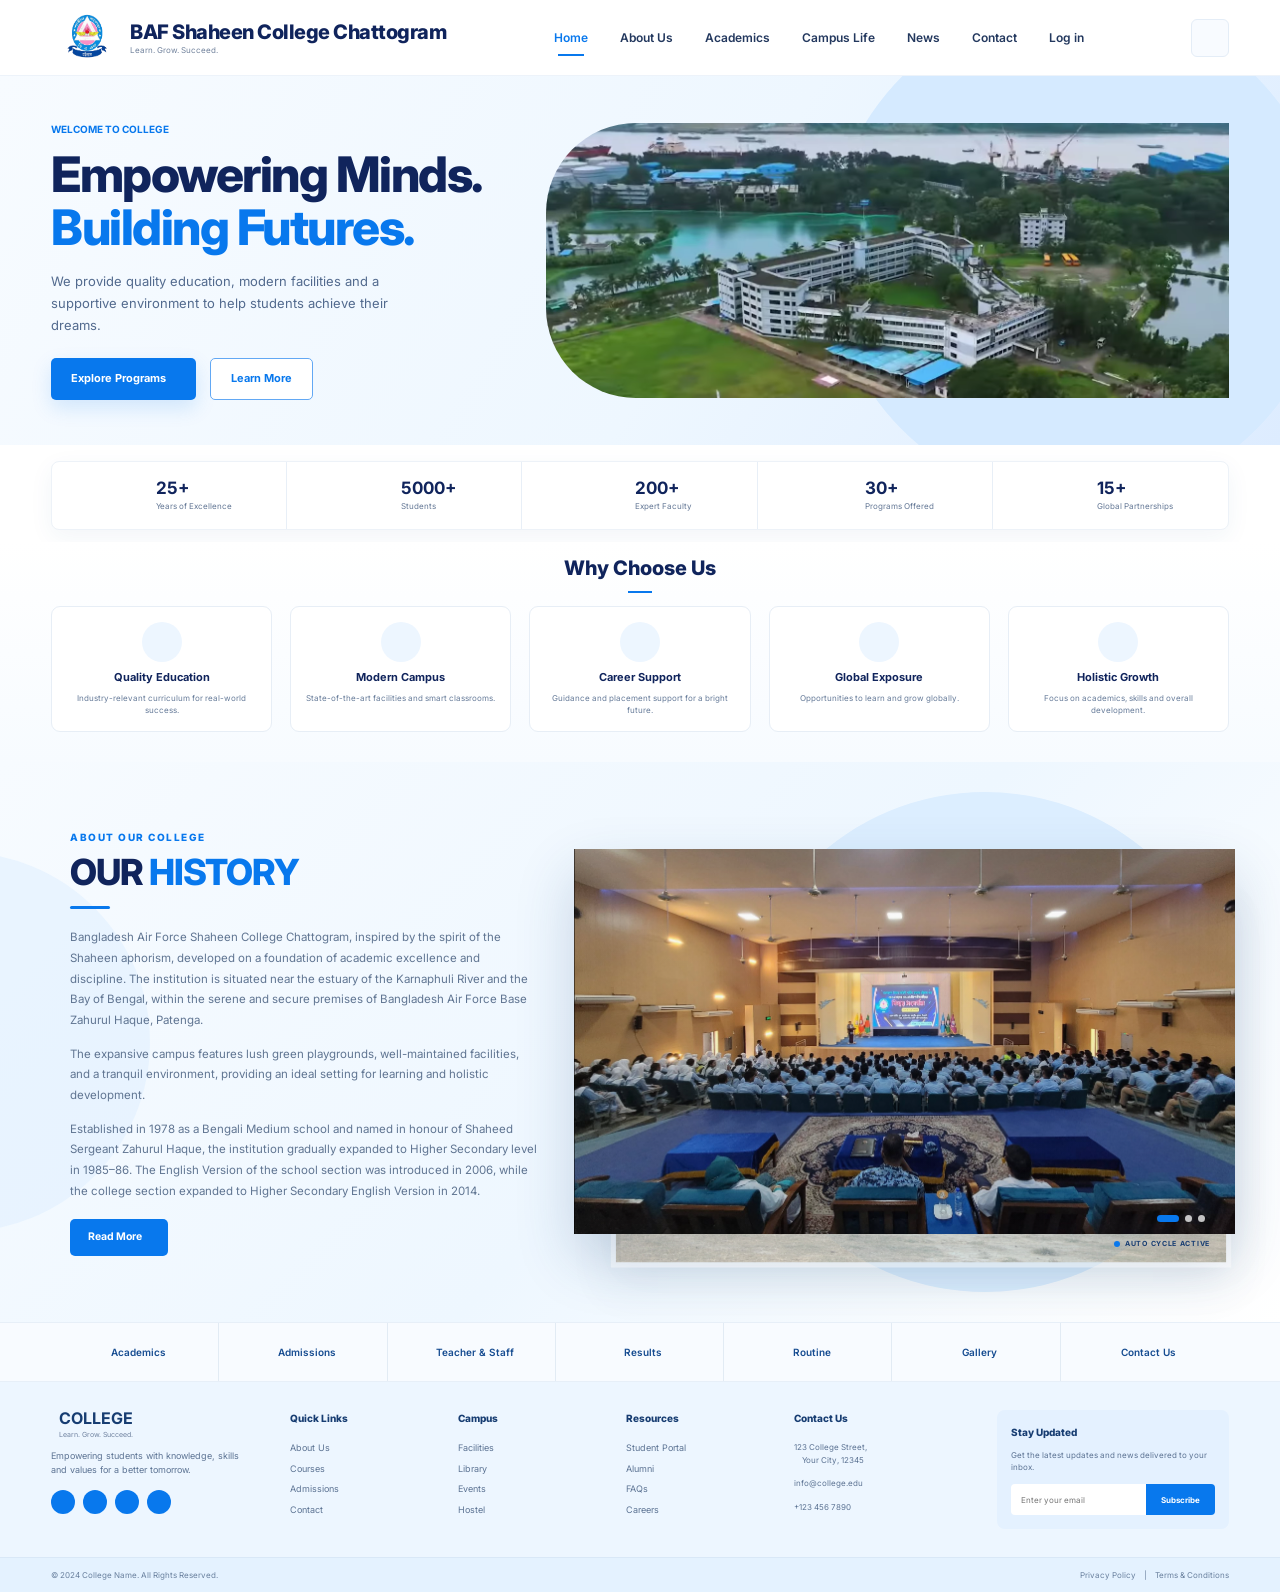
==== index.html @ 3fb08cb0 "Update index.html" ====
<!DOCTYPE html>
<html lang="en">
<head>
    <meta charset="UTF-8">
    <meta name="viewport" content="width=device-width, initial-scale=1.0">

    <title>bafsccollege</title>

    <!-- Google Font -->
    <link rel="preconnect" href="https://fonts.googleapis.com">
    <link rel="preconnect" href="https://fonts.gstatic.com" crossorigin>
    <link href="https://fonts.googleapis.com/css2?family=Inter:wght@400;500;600;700;800&display=swap" rel="stylesheet">

    <!-- Font Awesome -->
    <link rel="stylesheet"
          href="homee.css">

    <!-- Main CSS -->
    <link rel="stylesheet" href="homee.css">
</head>

<body>

<!-- ================= HEADER ================= -->

<header class="header">

    <div class="container navbar">

        <a href="#" class="logo">
            <div class="logo-icon">
                <!-- <i class="fa-solid fa-building-columns"></i> -->
                <img src="login\Screenshot_2026-08-14_194615-removebg-preview.png" alt="#">
            </div>

            <div class="logo-text">
                <strong>BAF Shaheen College Chattogram</strong>
                <span>Learn. Grow. Succeed.</span>
            </div>
        </a>

        <nav class="nav-menu">
            <a href="#" class="active">Home</a>
            <a href="#">About Us</a>
            <a href="#">Academics</a>
            <a href="#">Campus Life</a>
            <a href="#">News</a>
            <a href="#">Contact</a>
            <a href="login/logn.html" class="login-link">Log in</a>
        </nav>

        <div class="nav-actions">
            <!-- <a href="#" class="apply-btn">Apply Now</a> -->

            <button class="search-btn">
                <i class="fa-solid fa-magnifying-glass"></i>
            </button>
        </div>

        <button class="mobile-menu">
            <i class="fa-solid fa-bars"></i>
        </button>

    </div>

</header>


<!-- ================= HERO ================= -->

<section class="hero">

    <div class="container hero-content">

        <div class="hero-text">

            <span class="small-title">
                WELCOME TO COLLEGE
            </span>

            <h1>
                Empowering Minds.
                <br>
                <span>Building Futures.</span>
            </h1>

            <p>
                We provide quality education, modern facilities
                and a supportive environment to help students
                achieve their dreams.
            </p>

            <div class="hero-buttons">
                <a href="#" class="primary-btn">
                    Explore Programs
                    <i class="fa-solid fa-arrow-right"></i>
                </a>

                <a href="#" class="secondary-btn">
                    Learn More
                </a>
            </div>

        </div>


        <div class="hero-image">

            <div class="clg"></div>

            <img src="clg.png"
                 alt="College Campus">

        </div>

    </div>

</section>


<!-- ================= STATISTICS ================= -->

<section class="stats-section">

    <div class="container stats">

        <div class="stat-item">

            <div class="stat-icon">
                <i class="fa-solid fa-graduation-cap"></i>
            </div>

            <div>
                <strong>25+</strong>
                <span>Years of Excellence</span>
            </div>

        </div>


        <div class="stat-item">

            <div class="stat-icon">
                <i class="fa-solid fa-users"></i>
            </div>

            <div>
                <strong>5000+</strong>
                <span>Students</span>
            </div>

        </div>


        <div class="stat-item">

            <div class="stat-icon">
                <i class="fa-solid fa-book-open"></i>
            </div>

            <div>
                <strong>200+</strong>
                <span>Expert Faculty</span>
            </div>

        </div>


        <div class="stat-item">

            <div class="stat-icon">
                <i class="fa-solid fa-building-columns"></i>
            </div>

            <div>
                <strong>30+</strong>
                <span>Programs Offered</span>
            </div>

        </div>


        <div class="stat-item">

            <div class="stat-icon">
                <i class="fa-solid fa-globe"></i>
            </div>

            <div>
                <strong>15+</strong>
                <span>Global Partnerships</span>
            </div>

        </div>

    </div>

</section>


<!-- ================= WHY CHOOSE US ================= -->

<section class="features-section">

    <div class="container">

        <div class="section-heading">

            <h2>Why Choose Us</h2>

            <div class="heading-line"></div>

        </div>


        <div class="features-grid">

            <div class="feature-card">

                <div class="feature-icon">
                    <i class="fa-solid fa-graduation-cap"></i>
                </div>

                <h3>Quality Education</h3>

                <p>
                    Industry-relevant curriculum
                    for real-world success.
                </p>

            </div>


            <div class="feature-card">

                <div class="feature-icon">
                    <i class="fa-solid fa-building-columns"></i>
                </div>

                <h3>Modern Campus</h3>

                <p>
                    State-of-the-art facilities
                    and smart classrooms.
                </p>

            </div>


            <div class="feature-card">

                <div class="feature-icon">
                    <i class="fa-solid fa-users"></i>
                </div>

                <h3>Career Support</h3>

                <p>
                    Guidance and placement
                    support for a bright future.
                </p>

            </div>


            <div class="feature-card">

                <div class="feature-icon">
                    <i class="fa-solid fa-globe"></i>
                </div>

                <h3>Global Exposure</h3>

                <p>
                    Opportunities to learn
                    and grow globally.
                </p>

            </div>


            <div class="feature-card">

                <div class="feature-icon">
                    <i class="fa-regular fa-heart"></i>
                </div>

                <h3>Holistic Growth</h3>

                <p>
                    Focus on academics, skills
                    and overall development.
                </p>

            </div>

        </div>

    </div>

</section>


<!-- our history -->

<!-- ================= HISTORY SECTION ================= -->

<section class="history-section">

    <div class="container history-wrapper">

        <!-- LEFT : HISTORY TEXT -->
        <div class="history-content">

            <span class="history-subtitle">
                ABOUT OUR COLLEGE
            </span>

            <h2>
                OUR <span>HISTORY</span>
            </h2>

            <div class="history-line"></div>

            <p>
                Bangladesh Air Force Shaheen College Chattogram, inspired by
                the spirit of the Shaheen aphorism, developed on a foundation
                of academic excellence and discipline. The institution is
                situated near the estuary of the Karnaphuli River and the
                Bay of Bengal, within the serene and secure premises of
                Bangladesh Air Force Base Zahurul Haque, Patenga.
            </p>

            <p>
                The expansive campus features lush green playgrounds,
                well-maintained facilities, and a tranquil environment,
                providing an ideal setting for learning and holistic
                development.
            </p>

            <p>
                Established in 1978 as a Bengali Medium school and named in
                honour of Shaheed Sergeant Zahurul Haque, the institution
                gradually expanded to Higher Secondary level in 1985–86.
                The English Version of the school section was introduced in
                2006, while the college section expanded to Higher Secondary
                English Version in 2014.
            </p>

            <a href="#" class="history-btn">
                Read More
                <i class="fa-solid fa-arrow-right"></i>
            </a>

        </div>


        <!-- RIGHT : IMAGE SLIDER -->
        <div class="history-visual">

            <div class="history-image-bg"></div>

            <!-- Back image -->
            <div class="history-card history-card-back">
                <img src="anim 3.ng" alt="College History">
            </div>

            <!-- Middle image -->
            <div class="history-card history-card-middle">
                <img src="anim 2.png" alt="College Campus">
            </div>

            <!-- Main image -->
            <div class="history-main-image">
                <img
                    id="historySliderImage"
                    src="anim 1.png"
                    alt="Bangladesh Air Force Shaheen College Chattogram"
                >

                <div class="image-overlay"></div>
            </div>

            <!-- Slider dots -->
            <div class="history-dots">

                <button class="history-dot active"
                        data-image="anim 1.png">
                </button>

                <button class="history-dot"
                        data-image="anim 2.png">
                </button>

                <button class="history-dot"
                        data-image="anim 3.png">
                </button>

            </div>

            <!-- Auto cycle -->
            <div class="auto-cycle">
                <span class="pulse-dot"></span>
                AUTO CYCLE ACTIVE
            </div>

        </div>

    </div>

</section>

<script class="history">

const historyImages = [
    "anim 1.png",
    "anim 2.png",
    "anim 3.png"
];

const historyImage =
    document.getElementById("historySliderImage");

const historyDots =
    document.querySelectorAll(".history-dot");

let currentHistoryImage = 0;


/* Change image */

function changeHistoryImage(index) {

    historyImage.classList.add("changing");

    setTimeout(() => {

        historyImage.src =
            historyImages[index];

        historyImage.classList.remove("changing");

    }, 450);


    historyDots.forEach(dot => {
        dot.classList.remove("active");
    });

    historyDots[index].classList.add("active");

    currentHistoryImage = index;
}


/* Auto change every 4 seconds */

setInterval(() => {

    currentHistoryImage++;

    if (currentHistoryImage >= historyImages.length) {
        currentHistoryImage = 0;
    }

    changeHistoryImage(currentHistoryImage);

}, 4000);


/* Manual dots */

historyDots.forEach((dot, index) => {

    dot.addEventListener("click", () => {

        changeHistoryImage(index);

    });

});

</script>



<!-- ================= QUICK LINKS ================= -->

<section class="quick-section">

    <div class="container quick-links">

        <a href="#" class="quick-item">
            <i class="fa-solid fa-graduation-cap"></i>
            <span>Academics</span>
        </a>

        <a href="#" class="quick-item">
            <i class="fa-solid fa-file-lines"></i>
            <span>Admissions</span>
        </a>

        <a href="#" class="quick-item">
            <i class="fa-solid fa-users"></i>
            <span>Teacher & Staff</span>
        </a>

        <a href="#" class="quick-item">
            <i class="fa-solid fa-chart-column"></i>
            <span>Results</span>
        </a>

        <a href="#" class="quick-item">
            <i class="fa-regular fa-calendar"></i>
            <span>Routine</span>
        </a>

        <a href="#" class="quick-item">
            <i class="fa-regular fa-image"></i>
            <span>Gallery</span>
        </a>

        <a href="#" class="quick-item">
            <i class="fa-solid fa-phone"></i>
            <span>Contact Us</span>
        </a>

    </div>

</section>


<!-- ================= FOOTER ================= -->

<footer class="footer">

    <div class="container footer-grid">


        <!-- College Info -->

        <div class="footer-brand">

            <div class="footer-logo">

                <i class="fa-solid fa-building-columns"></i>

                <div>
                    <strong>COLLEGE</strong>
                    <span>Learn. Grow. Succeed.</span>
                </div>

            </div>

            <p>
                Empowering students with knowledge,
                skills and values for a better tomorrow.
            </p>

            <div class="social-icons">

                <a href="#">
                    <i class="fa-brands fa-facebook-f"></i>
                </a>

                <a href="#">
                    <i class="fa-brands fa-twitter"></i>
                </a>

                <a href="#">
                    <i class="fa-brands fa-linkedin-in"></i>
                </a>

                <a href="#">
                    <i class="fa-brands fa-youtube"></i>
                </a>

            </div>

        </div>


        <!-- Quick Links -->

        <div class="footer-column">

            <h4>Quick Links</h4>

            <a href="#">About Us</a>
            <a href="#">Courses</a>
            <a href="#">Admissions</a>
            <a href="#">Contact</a>

        </div>


        <!-- Campus -->

        <div class="footer-column">

            <h4>Campus</h4>

            <a href="#">Facilities</a>
            <a href="#">Library</a>
            <a href="#">Events</a>
            <a href="#">Hostel</a>

        </div>


        <!-- Resources -->

        <div class="footer-column">

            <h4>Resources</h4>

            <a href="#">Student Portal</a>
            <a href="#">Alumni</a>
            <a href="#">FAQs</a>
            <a href="#">Careers</a>

        </div>


        <!-- Contact -->

        <div class="footer-column contact-column">

            <h4>Contact Us</h4>

            <p>
                <i class="fa-solid fa-location-dot"></i>
                123 College Street,
                <br>
                &nbsp;&nbsp;&nbsp;&nbsp;Your City, 12345
            </p>

            <p>
                <i class="fa-solid fa-envelope"></i>
                info@college.edu
            </p>

            <p>
                <i class="fa-solid fa-phone"></i>
                +123 456 7890
            </p>

        </div>


        <!-- Newsletter -->

        <div class="newsletter">

            <h4>Stay Updated</h4>

            <p>
                Get the latest updates and news
                delivered to your inbox.
            </p>

            <form>

                <input
                    type="email"
                    placeholder="Enter your email">

                <button type="submit">
                    Subscribe
                </button>

            </form>

        </div>

    </div>


    <!-- Copyright -->

    <div class="copyright">

        <div class="container copyright-inner">

            <span>
                © 2024 College Name. All Rights Reserved.
            </span>

            <div>
                <a href="#">Privacy Policy</a>
                <span>|</span>
                <a href="#">Terms & Conditions</a>
            </div>

        </div>

    </div>

</footer>


<script>
    const mobileMenu = document.querySelector(".mobile-menu");
    const navMenu = document.querySelector(".nav-menu");

    mobileMenu.addEventListener("click", () => {
        navMenu.classList.toggle("show");
    });
</script>



</body>
</html>
---- homee.css ----
/* ==================================================
   GLOBAL
================================================== */

* {
    margin: 0;
    padding: 0;
    box-sizing: border-box;
}

:root {
    --primary: #0878ed;
    --primary-dark: #075ec0;
    --dark: #10245c;
    --text: #4d6385;
    --light-blue: #eef7ff;
    --very-light: #f7fbff;
    --border: #e4edf7;
    --white: #ffffff;
}

html {
    scroll-behavior: smooth;
}

body {
    font-family: "Inter", sans-serif;
    color: var(--dark);
    background: #ffffff;
    line-height: 1.6;
}

a {
    text-decoration: none;
    color: inherit;
}

img {
    width: 100%;
    display: block;
}

button,
input {
    font-family: inherit;
}

.container {
    width: min(1180px, 92%);
    margin: auto;
}


/* ==================================================
   HEADER
================================================== */

.header {
    height: 76px;
    background: #ffffff;
    border-bottom: 1px solid #edf3fa;
    position: relative;
    z-index: 100;
}

.navbar {
    height: 100%;
    display: flex;
    align-items: center;
    justify-content: space-between;
    gap: 35px;
}


/* Logo */

.logo {
    display: flex;
    align-items: center;
    gap: 9px;
    min-width: 190px;
}

.logo-icon img {
    color: var(--primary);
    
    height: 70px;
    width: 70px;

}

.logo-text {
    display: flex;
    flex-direction: column;
    line-height: 1.1;
}

.logo-text strong {
    font-size: 20px;
    font-weight: 800;
    letter-spacing: -0.5px;
}

.logo-text span {
    color: #71829c;
    font-size: 8px;
    margin-top: 3px;
}


/* Navigation */

.nav-menu {
    display: flex;
    align-items: center;
    gap: 32px;
}

.nav-menu a {
    font-size: 12px;
    font-weight: 600;
    color: #23385e;
    padding: 28px 0;
    position: relative;
    white-space: nowrap;
}

.nav-menu a:hover,
.nav-menu a.active {
    color: var(--primary);
}

.nav-menu a.active::after {
    content: "";
    width: 26px;
    height: 2px;
    background: var(--primary);
    position: absolute;
    bottom: 19px;
    left: 50%;
    transform: translateX(-50%);
}


/* Header buttons */

.nav-actions {
    display: flex;
    align-items: center;
    gap: 12px;
}

.apply-btn {
    background: var(--primary);
    color: white;
    padding: 11px 22px;
    border-radius: 6px;
    font-size: 12px;
    font-weight: 700;
    transition: 0.25s;
}

.apply-btn:hover {
    background: var(--primary-dark);
    transform: translateY(-1px);
}

.search-btn {
    width: 38px;
    height: 38px;
    border: 1px solid #e4edf7;
    background: #f8fbff;
    color: #264d84;
    border-radius: 6px;
    cursor: pointer;
}

.mobile-menu {
    display: none;
    border: none;
    background: transparent;
    color: var(--primary);
    font-size: 22px;
    cursor: pointer;
}


/* ==================================================
   HERO
================================================== */

.hero {
    background:
        linear-gradient(
            120deg,
            #f7fbff 0%,
            #eef7ff 55%,
            #ddecff 100%
        );

    overflow: hidden;
}

.hero-content {
    min-height: 355px;
    display: grid;
    grid-template-columns: 42% 58%;
    align-items: center;
}


/* Hero Text */

.hero-text {
    position: relative;
    z-index: 3;
    padding: 45px 0;
}

.small-title {
    display: block;
    color: var(--primary);
    font-size: 10px;
    font-weight: 700;
    margin-bottom: 12px;
}

.hero h1 {
    color: var(--dark);
    font-size: clamp(35px, 4vw, 49px);
    line-height: 1.08;
    letter-spacing: -1.5px;
    font-weight: 800;
}

.hero h1 span {
    color: var(--primary);
}

.hero p {
    max-width: 390px;
    margin-top: 15px;
    color: #526a8e;
    font-size: 13px;
    line-height: 1.7;
}

.hero-buttons {
    display: flex;
    gap: 14px;
    margin-top: 22px;
}

.primary-btn,
.secondary-btn {
    min-height: 42px;
    padding: 11px 20px;
    border-radius: 5px;
    font-size: 11px;
    font-weight: 700;
    display: inline-flex;
    align-items: center;
    justify-content: center;
    gap: 10px;
}

.primary-btn {
    color: white;
    background: var(--primary);
    box-shadow: 0 8px 20px rgba(8, 120, 237, 0.15);
}

.secondary-btn {
    color: var(--primary);
    border: 1px solid #62a8f4;
    background: white;
}


/* Hero Image */

.hero-image {
    height: 355px;
    position: relative;
    display: flex;
    align-items: center;
    justify-content: flex-end;
}

.hero-image::before {
    content: "";
    position: absolute;
    width: 500px;
    height: 500px;
    background: #d5eaff;
    border-radius: 50%;
    right: -100px;
    top: -80px;
}

.hero-image img {
    position: relative;
    z-index: 2;
    width: 100%;
    height: 275px;
    object-fit: cover;
    border-radius: 90px 0 0 90px;
}


/* ==================================================
   STATISTICS
================================================== */

.stats-section {
    padding: 16px 0 12px;
    background: #ffffff;
}

.stats {
    background: #ffffff;
    border: 1px solid #edf2f8;
    border-radius: 8px;
    box-shadow: 0 7px 25px rgba(40, 85, 130, 0.06);

    display: grid;
    grid-template-columns: repeat(5, 1fr);
    overflow: hidden;
}

.stat-item {
    min-height: 67px;
    display: flex;
    align-items: center;
    justify-content: center;
    gap: 12px;
    border-right: 1px solid #e8eff7;
}

.stat-item:last-child {
    border-right: none;
}

.stat-icon {
    width: 37px;
    height: 37px;
    color: var(--primary);
    font-size: 26px;
    display: flex;
    align-items: center;
    justify-content: center;
}

.stat-item strong {
    display: block;
    font-size: 17px;
    line-height: 1.2;
}

.stat-item span {
    display: block;
    color: #637795;
    font-size: 8px;
    margin-top: 2px;
}


/* ==================================================
   WHY CHOOSE US
================================================== */

.features-section {
    padding: 10px 0 30px;
    background: linear-gradient(
        to bottom,
        #ffffff,
        #f7fbff
    );
}

.section-heading {
    text-align: center;
    margin-bottom: 13px;
}

.section-heading h2 {
    font-size: 20px;
    font-weight: 800;
}

.heading-line {
    width: 24px;
    height: 2px;
    background: var(--primary);
    margin: 7px auto 0;
}

.features-grid {
    display: grid;
    grid-template-columns: repeat(5, 1fr);
    gap: 18px;
}

.feature-card {
    min-height: 118px;
    background: white;
    border: 1px solid #e7eef6;
    border-radius: 9px;
    text-align: center;
    padding: 15px 12px;
    transition: 0.25s;
}

.feature-card:hover {
    transform: translateY(-4px);
    box-shadow: 0 12px 30px rgba(30, 100, 170, 0.09);
}

.feature-icon {
    width: 40px;
    height: 40px;
    margin: 0 auto 7px;

    display: flex;
    align-items: center;
    justify-content: center;

    border-radius: 50%;
    color: var(--primary);
    background: #edf6ff;
    font-size: 18px;
}

.feature-card h3 {
    font-size: 11px;
    font-weight: 700;
    margin-bottom: 5px;
}

.feature-card p {
    color: #667b99;
    font-size: 8px;
    line-height: 1.55;
}


/* ==================================================
   QUICK LINKS
================================================== */

.quick-section {
    background: #f8fbff;
    border-top: 1px solid #e7eff8;
    border-bottom: 1px solid #e7eff8;
}

.quick-links {
    display: grid;
    grid-template-columns: repeat(7, 1fr);
}

.quick-item {
    min-height: 58px;
    display: flex;
    align-items: center;
    justify-content: center;
    gap: 8px;

    border-right: 1px solid #e2ebf4;

    color: #164c91;
    font-size: 10px;
    font-weight: 600;
}

.quick-item:last-child {
    border-right: none;
}

.quick-item i {
    color: var(--primary);
    font-size: 17px;
}


/* ==================================================
   FOOTER
================================================== */

.footer {
    background: #edf6ff;
    color: #173d72;
}

.footer-grid {
    padding: 28px 0;
    display: grid;
    grid-template-columns: 1.5fr 1fr 1fr 1fr 1.25fr 1.65fr;
    gap: 28px;
}


/* Footer Brand */

.footer-logo {
    display: flex;
    align-items: center;
    gap: 8px;
    margin-bottom: 10px;
}

.footer-logo > i {
    font-size: 29px;
    color: var(--primary);
}

.footer-logo div {
    display: flex;
    flex-direction: column;
    line-height: 1.1;
}

.footer-logo strong {
    font-size: 16px;
}

.footer-logo span {
    color: #7083a0;
    font-size: 7px;
    margin-top: 3px;
}

.footer-brand p {
    max-width: 200px;
    color: #5c7393;
    font-size: 9px;
    line-height: 1.6;
}


/* Social */

.social-icons {
    display: flex;
    gap: 8px;
    margin-top: 12px;
}

.social-icons a {
    width: 24px;
    height: 24px;
    display: flex;
    align-items: center;
    justify-content: center;

    background: var(--primary);
    color: white;
    border-radius: 50%;

    font-size: 10px;
}


/* Footer Columns */

.footer-column h4,
.newsletter h4 {
    font-size: 10px;
    font-weight: 800;
    margin-bottom: 9px;
}

.footer-column {
    display: flex;
    flex-direction: column;
    gap: 6px;
}

.footer-column a {
    color: #5c7393;
    font-size: 9px;
}

.footer-column a:hover {
    color: var(--primary);
}

.contact-column p {
    color: #5c7393;
    font-size: 8px;
    line-height: 1.55;
    margin-bottom: 5px;
}

.contact-column i {
    width: 15px;
    color: var(--primary);
}


/* Newsletter */

.newsletter {
    background: #e4f1ff;
    border-radius: 8px;
    padding: 14px;
}

.newsletter p {
    color: #5c7393;
    font-size: 8px;
    line-height: 1.5;
    margin-bottom: 11px;
}

.newsletter form {
    display: flex;
    height: 31px;
}

.newsletter input {
    width: 100%;
    min-width: 0;
    border: none;
    outline: none;
    background: white;
    padding: 0 10px;
    border-radius: 4px 0 0 4px;
    font-size: 8px;
}

.newsletter button {
    border: none;
    background: var(--primary);
    color: white;
    padding: 0 15px;
    border-radius: 0 4px 4px 0;
    font-size: 8px;
    font-weight: 700;
    cursor: pointer;
}


/* Copyright */

.copyright {
    border-top: 1px solid #d9e8f7;
    background: #e4f2ff;
}

.copyright-inner {
    min-height: 34px;
    display: flex;
    align-items: center;
    justify-content: space-between;

    color: #69809e;
    font-size: 8px;
}

.copyright-inner div {
    display: flex;
    gap: 8px;
}

.copyright-inner a:hover {
    color: var(--primary);
}


/* ==================================================
   RESPONSIVE
================================================== */

@media (max-width: 1000px) {

    .nav-menu {
        gap: 17px;
    }

    .nav-menu a {
        font-size: 10px;
    }

    .hero-content {
        grid-template-columns: 45% 55%;
    }

    .hero h1 {
        font-size: 37px;
    }

    .features-grid {
        gap: 10px;
    }

    .footer-grid {
        grid-template-columns: repeat(3, 1fr);
    }

}


@media (max-width: 768px) {

    .header {
        height: 65px;
    }

    .nav-menu {
        display: none;

        position: absolute;
        left: 0;
        right: 0;
        top: 65px;

        background: white;
        flex-direction: column;
        align-items: stretch;
        gap: 0;

        border-top: 1px solid #e7eef6;
        box-shadow: 0 10px 25px rgba(0,0,0,0.08);
    }

    .nav-menu.show {
        display: flex;
    }

    .nav-menu a {
        padding: 14px 5%;
        border-bottom: 1px solid #edf2f7;
    }

    .nav-menu a.active::after {
        display: none;
    }

    .mobile-menu {
        display: block;
    }

    .nav-actions {
        margin-left: auto;
    }

    .search-btn {
        display: none;
    }

    .hero-content {
        grid-template-columns: 1fr;
    }

    .hero-text {
        padding: 40px 0 25px;
    }

    .hero-image {
        height: 270px;
    }

    .hero-image img {
        height: 230px;
        border-radius: 35px;
    }

    .stats {
        grid-template-columns: repeat(2, 1fr);
    }

    .stat-item {
        border-bottom: 1px solid #e8eff7;
    }

    .stat-item:nth-child(2n) {
        border-right: none;
    }

    .features-grid {
        grid-template-columns: repeat(2, 1fr);
    }

    .quick-links {
        grid-template-columns: repeat(2, 1fr);
    }

    .quick-item {
        border-bottom: 1px solid #e2ebf4;
    }

    .footer-grid {
        grid-template-columns: repeat(2, 1fr);
    }

}


@media (max-width: 500px) {

    .logo {
        min-width: auto;
    }

    .logo-text strong {
        font-size: 16px;
    }

    .logo-icon {
        font-size: 25px;
    }

    .apply-btn {
        padding: 9px 12px;
        font-size: 10px;
    }

    .hero h1 {
        font-size: 34px;
    }

    .hero p {
        font-size: 11px;
    }

    .stats {
        grid-template-columns: 1fr;
    }

    .stat-item {
        border-right: none;
    }

    .features-grid {
        grid-template-columns: 1fr;
    }

    .quick-links {
        grid-template-columns: 1fr;
    }

    .footer-grid {
        grid-template-columns: 1fr;
    }

    .copyright-inner {
        flex-direction: column;
        gap: 5px;
        padding: 10px 0;
    }

}

/* =========================================================
   HISTORY SECTION
========================================================= */

.history-section {
    position: relative;
    width: 100%;
    padding: 65px 0;

    background: linear-gradient(
        135deg,
        #f7fbff 0%,
        #eef7ff 55%,
        #ffffff 100%
    );

    overflow: hidden;
}


/* =========================================================
   LEFT SIDE BACKGROUND CIRCLE
========================================================= */

.history-section::before {
    content: "";

    position: absolute;

    width: 380px;
    height: 380px;

    left: -230px;
    top: 50%;

    transform: translateY(-50%);

    border-radius: 50%;

    background: #e2f1ff;

    opacity: 0.6;

    pointer-events: none;
}


/* =========================================================
   MAIN HISTORY WRAPPER
========================================================= */

.history-wrapper {
    position: relative;

    z-index: 2;

    width: 100%;
    max-width: 1180px;

    margin: 0 auto;

    padding: 0 20px;

    display: grid;

    grid-template-columns: 42% 58%;

    align-items: center;

    gap: 25px;

    box-sizing: border-box;
}


/* =========================================================
   LEFT - HISTORY CONTENT
========================================================= */

.history-content {
    width: 100%;

    padding-right: 10px;

    box-sizing: border-box;
}


.history-subtitle {
    display: block;

    margin-bottom: 8px;

    color: #0878ed;

    font-size: 10px;

    font-weight: 800;

    letter-spacing: 1.5px;

    text-transform: uppercase;
}


.history-content h2 {
    margin: 0;

    color: #10245c;

    font-size: 36px;

    font-weight: 800;

    line-height: 1.1;

    letter-spacing: -1px;
}


.history-content h2 span {
    color: #0878ed;
}


.history-line {
    width: 40px;
    height: 3px;

    margin: 14px 0 18px;

    border-radius: 10px;

    background: #0878ed;
}


.history-content p {
    max-width: 100%;

    margin: 0 0 13px;

    color: #607592;

    font-size: 11.5px;

    line-height: 1.8;
}


/* =========================================================
   READ MORE BUTTON
========================================================= */

.history-btn {
    display: inline-flex;

    align-items: center;

    gap: 8px;

    margin-top: 5px;

    padding: 10px 18px;

    color: #ffffff;

    background: #0878ed;

    border-radius: 5px;

    font-size: 10.5px;

    font-weight: 700;

    text-decoration: none;

    transition: all 0.25s ease;
}


.history-btn:hover {
    background: #075fc0;

    transform: translateY(-2px);

    box-shadow:
        0 8px 20px rgba(8, 120, 237, 0.20);
}


/* =========================================================
   RIGHT IMAGE AREA
========================================================= */

.history-visual {
    position: relative;

    width: 100%;

    height: 430px;

    box-sizing: border-box;

    display: flex;

    align-items: center;

    justify-content: center;

    overflow: visible;
}


/* =========================================================
   BIG BLUE CIRCLE
========================================================= */

.history-image-bg {
    position: absolute;

    width: 500px;
    height: 500px;

    right: 0;
    top: 50%;

    transform: translateY(-50%);

    border-radius: 50%;

    background: #dceeff;

    z-index: 0;
}


/* =========================================================
   BACK / MIDDLE IMAGE CARDS
========================================================= */

.history-card {
    position: absolute;

    width: calc(100% - 15px);

    height: 385px;

    right: 0;

    overflow: hidden;

    border-radius: 0px;

    background: #ffffff;

    border: 5px solid rgba(255, 255, 255, 0.9);

    box-shadow:
        0 18px 40px rgba(29, 72, 116, 0.12);

    box-sizing: border-box;
}


.history-card img {
    display: block;

    width: 100%;
    height: 100%;

    object-fit: cover;
}


/* Back */

.history-card-back {
    top: 100x;

    transform:
        translate(18px, 25px)
        scale(0.92);

    opacity: 0.30;

    z-index: 1;
}


/* Middle */

.history-card-middle {
    top: 50px;

    transform:
        translate(9px, 13px)
        scale(0.96);

    opacity: 0.55;

    z-index: 2;
}


/* =========================================================
   MAIN IMAGE
========================================================= */

.history-main-image {
    position: absolute;

    /*
       IMPORTANT:
       পুরো right column জুড়ে image
    */

    width: 100%;

    height: 385px;

    right: 0;

    top: 22px;

    overflow: hidden;

    border-radius: 0px;

    background: #ffffff;

    /* border: 5px solid rgba(255, 255, 255, 0.97); */

    box-shadow:
        0 25px 55px rgba(28, 72, 118, 0.20);

    box-sizing: border-box;

    z-index: 5;
}


/* Main image itself */

.history-main-image img {
    display: block;

    width: 100%;
    height: 100%;

    object-fit: cover;

    object-position: center;

    transition:
        opacity 0.45s ease,
        transform 0.7s ease;
}


/* Image changing animation */

.history-main-image img.changing {
    opacity: 0;

    transform: scale(1.00);
}


/* =========================================================
   IMAGE OVERLAY
========================================================= */

.image-overlay {
    position: absolute;

    inset: 0;

    pointer-events: none;

    background: linear-gradient(
        to bottom,
        rgba(0, 0, 0, 0.01),
        rgba(0, 0, 0, 0.08)
    );
}


/* =========================================================
   SLIDER DOTS
========================================================= */

.history-dots {
    position: absolute;

    z-index: 10;

    right: 30px;

    bottom: 35px;

    display: flex;

    align-items: center;

    gap: 6px;
}


.history-dot {
    width: 7px;
    height: 7px;

    padding: 0;

    border: none;

    border-radius: 50%;

    background: rgba(255, 255, 255, 0.75);

    cursor: pointer;

    transition: all 0.25s ease;
}


.history-dot.active {
    width: 22px;

    border-radius: 10px;

    background: #0878ed;
}


/* =========================================================
   AUTO CYCLE
========================================================= */

.auto-cycle {
    position: absolute;

    z-index: 12;

    right: 25px;

    bottom: 8px;

    display: flex;

    align-items: center;

    gap: 5px;

    color: #173d72;

    font-size: 7px;

    font-weight: 700;

    letter-spacing: 0.7px;
}


.pulse-dot {
    width: 6px;
    height: 6px;

    background: #0878ed;

    border-radius: 50%;

    animation: pulseAnimation 1.5s infinite;
}


@keyframes pulseAnimation {

    0% {
        box-shadow:
            0 0 0 0 rgba(8, 120, 237, 0.5);
    }

    70% {
        box-shadow:
            0 0 0 7px rgba(8, 120, 237, 0);
    }

    100% {
        box-shadow:
            0 0 0 0 rgba(8, 120, 237, 0);
    }
}


/* =========================================================
   LARGE PC
========================================================= */

@media (min-width: 1300px) {

    .history-wrapper {
        max-width: 1250px;

        grid-template-columns: 40% 60%;

        gap: 25px;
    }


    .history-visual {
        height: 450px;
    }


    .history-image-bg {
        width: 540px;
        height: 540px;

        right: -10px;
    }


    .history-card {
        width: 100%;

        height: 405px;
    }


    .history-main-image {
        width: 100%;

        height: 405px;

        top: 22px;
    }


    .history-content h2 {
        font-size: 38px;
    }
}


/* =========================================================
   TABLET
========================================================= */

@media (max-width: 1000px) {

    .history-wrapper {
        grid-template-columns: 43% 57%;

        gap: 15px;

        padding: 0 15px;
    }


    .history-content h2 {
        font-size: 30px;
    }


    .history-content p {
        font-size: 10.5px;
    }


    .history-visual {
        height: 350px;
    }


    .history-image-bg {
        width: 380px;
        height: 380px;
    }


    .history-card {
        height: 310px;
    }


    .history-main-image {
        height: 310px;
    }
}


/* =========================================================
   MOBILE
========================================================= */

@media (max-width: 750px) {

    .history-section {
        padding: 50px 0;
    }


    .history-wrapper {
        grid-template-columns: 1fr;

        gap: 35px;

        padding: 0 20px;
    }


    .history-content {
        padding-right: 0;
    }


    .history-content h2 {
        font-size: 30px;
    }


    .history-content p {
        font-size: 11px;

        line-height: 1.7;
    }


    .history-visual {
        width: 100%;

        height: 330px;
    }


    .history-image-bg {
        width: 340px;
        height: 340px;

        right: 50%;

        transform:
            translate(50%, -50%);
    }


    .history-card {
        width: 92%;

        height: 230px;

        right: 50%;
    }


    .history-card-back {
        top: 45px;

        transform:
            translate(50px, 20px)
            scale(0.92);
    }


    .history-card-middle {
        top: 35px;

        transform:
            translate(25px, 10px)
            scale(0.96);
    }


    .history-main-image {
        width: 92%;

        height: 230px;

        right: 50%;

        top: 25px;

        transform: translateX(50%);
    }


    .history-dots {
        right: 50%;

        bottom: 30px;

        transform: translateX(50%);
    }


    .auto-cycle {
        right: 50%;

        bottom: 5px;

        transform: translateX(50%);
    }
}


/* =========================================================
   SMALL MOBILE
========================================================= */

@media (max-width: 450px) {

    .history-wrapper {
        padding: 0 15px;
    }


    .history-content h2 {
        font-size: 27px;
    }


    .history-visual {
        height: 280px;
    }


    .history-image-bg {
        width: 290px;
        height: 290px;
    }


    .history-card {
        width: 94%;

        height: 195px;
    }


    .history-main-image {
        width: 94%;

        height: 195px;
    }
}
---- homee.css ----
/* ==================================================
   GLOBAL
================================================== */

* {
    margin: 0;
    padding: 0;
    box-sizing: border-box;
}

:root {
    --primary: #0878ed;
    --primary-dark: #075ec0;
    --dark: #10245c;
    --text: #4d6385;
    --light-blue: #eef7ff;
    --very-light: #f7fbff;
    --border: #e4edf7;
    --white: #ffffff;
}

html {
    scroll-behavior: smooth;
}

body {
    font-family: "Inter", sans-serif;
    color: var(--dark);
    background: #ffffff;
    line-height: 1.6;
}

a {
    text-decoration: none;
    color: inherit;
}

img {
    width: 100%;
    display: block;
}

button,
input {
    font-family: inherit;
}

.container {
    width: min(1180px, 92%);
    margin: auto;
}


/* ==================================================
   HEADER
================================================== */

.header {
    height: 76px;
    background: #ffffff;
    border-bottom: 1px solid #edf3fa;
    position: relative;
    z-index: 100;
}

.navbar {
    height: 100%;
    display: flex;
    align-items: center;
    justify-content: space-between;
    gap: 35px;
}


/* Logo */

.logo {
    display: flex;
    align-items: center;
    gap: 9px;
    min-width: 190px;
}

.logo-icon img {
    color: var(--primary);
    
    height: 70px;
    width: 70px;

}

.logo-text {
    display: flex;
    flex-direction: column;
    line-height: 1.1;
}

.logo-text strong {
    font-size: 20px;
    font-weight: 800;
    letter-spacing: -0.5px;
}

.logo-text span {
    color: #71829c;
    font-size: 8px;
    margin-top: 3px;
}


/* Navigation */

.nav-menu {
    display: flex;
    align-items: center;
    gap: 32px;
}

.nav-menu a {
    font-size: 12px;
    font-weight: 600;
    color: #23385e;
    padding: 28px 0;
    position: relative;
    white-space: nowrap;
}

.nav-menu a:hover,
.nav-menu a.active {
    color: var(--primary);
}

.nav-menu a.active::after {
    content: "";
    width: 26px;
    height: 2px;
    background: var(--primary);
    position: absolute;
    bottom: 19px;
    left: 50%;
    transform: translateX(-50%);
}


/* Header buttons */

.nav-actions {
    display: flex;
    align-items: center;
    gap: 12px;
}

.apply-btn {
    background: var(--primary);
    color: white;
    padding: 11px 22px;
    border-radius: 6px;
    font-size: 12px;
    font-weight: 700;
    transition: 0.25s;
}

.apply-btn:hover {
    background: var(--primary-dark);
    transform: translateY(-1px);
}

.search-btn {
    width: 38px;
    height: 38px;
    border: 1px solid #e4edf7;
    background: #f8fbff;
    color: #264d84;
    border-radius: 6px;
    cursor: pointer;
}

.mobile-menu {
    display: none;
    border: none;
    background: transparent;
    color: var(--primary);
    font-size: 22px;
    cursor: pointer;
}


/* ==================================================
   HERO
================================================== */

.hero {
    background:
        linear-gradient(
            120deg,
            #f7fbff 0%,
            #eef7ff 55%,
            #ddecff 100%
        );

    overflow: hidden;
}

.hero-content {
    min-height: 355px;
    display: grid;
    grid-template-columns: 42% 58%;
    align-items: center;
}


/* Hero Text */

.hero-text {
    position: relative;
    z-index: 3;
    padding: 45px 0;
}

.small-title {
    display: block;
    color: var(--primary);
    font-size: 10px;
    font-weight: 700;
    margin-bottom: 12px;
}

.hero h1 {
    color: var(--dark);
    font-size: clamp(35px, 4vw, 49px);
    line-height: 1.08;
    letter-spacing: -1.5px;
    font-weight: 800;
}

.hero h1 span {
    color: var(--primary);
}

.hero p {
    max-width: 390px;
    margin-top: 15px;
    color: #526a8e;
    font-size: 13px;
    line-height: 1.7;
}

.hero-buttons {
    display: flex;
    gap: 14px;
    margin-top: 22px;
}

.primary-btn,
.secondary-btn {
    min-height: 42px;
    padding: 11px 20px;
    border-radius: 5px;
    font-size: 11px;
    font-weight: 700;
    display: inline-flex;
    align-items: center;
    justify-content: center;
    gap: 10px;
}

.primary-btn {
    color: white;
    background: var(--primary);
    box-shadow: 0 8px 20px rgba(8, 120, 237, 0.15);
}

.secondary-btn {
    color: var(--primary);
    border: 1px solid #62a8f4;
    background: white;
}


/* Hero Image */

.hero-image {
    height: 355px;
    position: relative;
    display: flex;
    align-items: center;
    justify-content: flex-end;
}

.hero-image::before {
    content: "";
    position: absolute;
    width: 500px;
    height: 500px;
    background: #d5eaff;
    border-radius: 50%;
    right: -100px;
    top: -80px;
}

.hero-image img {
    position: relative;
    z-index: 2;
    width: 100%;
    height: 275px;
    object-fit: cover;
    border-radius: 90px 0 0 90px;
}


/* ==================================================
   STATISTICS
================================================== */

.stats-section {
    padding: 16px 0 12px;
    background: #ffffff;
}

.stats {
    background: #ffffff;
    border: 1px solid #edf2f8;
    border-radius: 8px;
    box-shadow: 0 7px 25px rgba(40, 85, 130, 0.06);

    display: grid;
    grid-template-columns: repeat(5, 1fr);
    overflow: hidden;
}

.stat-item {
    min-height: 67px;
    display: flex;
    align-items: center;
    justify-content: center;
    gap: 12px;
    border-right: 1px solid #e8eff7;
}

.stat-item:last-child {
    border-right: none;
}

.stat-icon {
    width: 37px;
    height: 37px;
    color: var(--primary);
    font-size: 26px;
    display: flex;
    align-items: center;
    justify-content: center;
}

.stat-item strong {
    display: block;
    font-size: 17px;
    line-height: 1.2;
}

.stat-item span {
    display: block;
    color: #637795;
    font-size: 8px;
    margin-top: 2px;
}


/* ==================================================
   WHY CHOOSE US
================================================== */

.features-section {
    padding: 10px 0 30px;
    background: linear-gradient(
        to bottom,
        #ffffff,
        #f7fbff
    );
}

.section-heading {
    text-align: center;
    margin-bottom: 13px;
}

.section-heading h2 {
    font-size: 20px;
    font-weight: 800;
}

.heading-line {
    width: 24px;
    height: 2px;
    background: var(--primary);
    margin: 7px auto 0;
}

.features-grid {
    display: grid;
    grid-template-columns: repeat(5, 1fr);
    gap: 18px;
}

.feature-card {
    min-height: 118px;
    background: white;
    border: 1px solid #e7eef6;
    border-radius: 9px;
    text-align: center;
    padding: 15px 12px;
    transition: 0.25s;
}

.feature-card:hover {
    transform: translateY(-4px);
    box-shadow: 0 12px 30px rgba(30, 100, 170, 0.09);
}

.feature-icon {
    width: 40px;
    height: 40px;
    margin: 0 auto 7px;

    display: flex;
    align-items: center;
    justify-content: center;

    border-radius: 50%;
    color: var(--primary);
    background: #edf6ff;
    font-size: 18px;
}

.feature-card h3 {
    font-size: 11px;
    font-weight: 700;
    margin-bottom: 5px;
}

.feature-card p {
    color: #667b99;
    font-size: 8px;
    line-height: 1.55;
}


/* ==================================================
   QUICK LINKS
================================================== */

.quick-section {
    background: #f8fbff;
    border-top: 1px solid #e7eff8;
    border-bottom: 1px solid #e7eff8;
}

.quick-links {
    display: grid;
    grid-template-columns: repeat(7, 1fr);
}

.quick-item {
    min-height: 58px;
    display: flex;
    align-items: center;
    justify-content: center;
    gap: 8px;

    border-right: 1px solid #e2ebf4;

    color: #164c91;
    font-size: 10px;
    font-weight: 600;
}

.quick-item:last-child {
    border-right: none;
}

.quick-item i {
    color: var(--primary);
    font-size: 17px;
}


/* ==================================================
   FOOTER
================================================== */

.footer {
    background: #edf6ff;
    color: #173d72;
}

.footer-grid {
    padding: 28px 0;
    display: grid;
    grid-template-columns: 1.5fr 1fr 1fr 1fr 1.25fr 1.65fr;
    gap: 28px;
}


/* Footer Brand */

.footer-logo {
    display: flex;
    align-items: center;
    gap: 8px;
    margin-bottom: 10px;
}

.footer-logo > i {
    font-size: 29px;
    color: var(--primary);
}

.footer-logo div {
    display: flex;
    flex-direction: column;
    line-height: 1.1;
}

.footer-logo strong {
    font-size: 16px;
}

.footer-logo span {
    color: #7083a0;
    font-size: 7px;
    margin-top: 3px;
}

.footer-brand p {
    max-width: 200px;
    color: #5c7393;
    font-size: 9px;
    line-height: 1.6;
}


/* Social */

.social-icons {
    display: flex;
    gap: 8px;
    margin-top: 12px;
}

.social-icons a {
    width: 24px;
    height: 24px;
    display: flex;
    align-items: center;
    justify-content: center;

    background: var(--primary);
    color: white;
    border-radius: 50%;

    font-size: 10px;
}


/* Footer Columns */

.footer-column h4,
.newsletter h4 {
    font-size: 10px;
    font-weight: 800;
    margin-bottom: 9px;
}

.footer-column {
    display: flex;
    flex-direction: column;
    gap: 6px;
}

.footer-column a {
    color: #5c7393;
    font-size: 9px;
}

.footer-column a:hover {
    color: var(--primary);
}

.contact-column p {
    color: #5c7393;
    font-size: 8px;
    line-height: 1.55;
    margin-bottom: 5px;
}

.contact-column i {
    width: 15px;
    color: var(--primary);
}


/* Newsletter */

.newsletter {
    background: #e4f1ff;
    border-radius: 8px;
    padding: 14px;
}

.newsletter p {
    color: #5c7393;
    font-size: 8px;
    line-height: 1.5;
    margin-bottom: 11px;
}

.newsletter form {
    display: flex;
    height: 31px;
}

.newsletter input {
    width: 100%;
    min-width: 0;
    border: none;
    outline: none;
    background: white;
    padding: 0 10px;
    border-radius: 4px 0 0 4px;
    font-size: 8px;
}

.newsletter button {
    border: none;
    background: var(--primary);
    color: white;
    padding: 0 15px;
    border-radius: 0 4px 4px 0;
    font-size: 8px;
    font-weight: 700;
    cursor: pointer;
}


/* Copyright */

.copyright {
    border-top: 1px solid #d9e8f7;
    background: #e4f2ff;
}

.copyright-inner {
    min-height: 34px;
    display: flex;
    align-items: center;
    justify-content: space-between;

    color: #69809e;
    font-size: 8px;
}

.copyright-inner div {
    display: flex;
    gap: 8px;
}

.copyright-inner a:hover {
    color: var(--primary);
}


/* ==================================================
   RESPONSIVE
================================================== */

@media (max-width: 1000px) {

    .nav-menu {
        gap: 17px;
    }

    .nav-menu a {
        font-size: 10px;
    }

    .hero-content {
        grid-template-columns: 45% 55%;
    }

    .hero h1 {
        font-size: 37px;
    }

    .features-grid {
        gap: 10px;
    }

    .footer-grid {
        grid-template-columns: repeat(3, 1fr);
    }

}


@media (max-width: 768px) {

    .header {
        height: 65px;
    }

    .nav-menu {
        display: none;

        position: absolute;
        left: 0;
        right: 0;
        top: 65px;

        background: white;
        flex-direction: column;
        align-items: stretch;
        gap: 0;

        border-top: 1px solid #e7eef6;
        box-shadow: 0 10px 25px rgba(0,0,0,0.08);
    }

    .nav-menu.show {
        display: flex;
    }

    .nav-menu a {
        padding: 14px 5%;
        border-bottom: 1px solid #edf2f7;
    }

    .nav-menu a.active::after {
        display: none;
    }

    .mobile-menu {
        display: block;
    }

    .nav-actions {
        margin-left: auto;
    }

    .search-btn {
        display: none;
    }

    .hero-content {
        grid-template-columns: 1fr;
    }

    .hero-text {
        padding: 40px 0 25px;
    }

    .hero-image {
        height: 270px;
    }

    .hero-image img {
        height: 230px;
        border-radius: 35px;
    }

    .stats {
        grid-template-columns: repeat(2, 1fr);
    }

    .stat-item {
        border-bottom: 1px solid #e8eff7;
    }

    .stat-item:nth-child(2n) {
        border-right: none;
    }

    .features-grid {
        grid-template-columns: repeat(2, 1fr);
    }

    .quick-links {
        grid-template-columns: repeat(2, 1fr);
    }

    .quick-item {
        border-bottom: 1px solid #e2ebf4;
    }

    .footer-grid {
        grid-template-columns: repeat(2, 1fr);
    }

}


@media (max-width: 500px) {

    .logo {
        min-width: auto;
    }

    .logo-text strong {
        font-size: 16px;
    }

    .logo-icon {
        font-size: 25px;
    }

    .apply-btn {
        padding: 9px 12px;
        font-size: 10px;
    }

    .hero h1 {
        font-size: 34px;
    }

    .hero p {
        font-size: 11px;
    }

    .stats {
        grid-template-columns: 1fr;
    }

    .stat-item {
        border-right: none;
    }

    .features-grid {
        grid-template-columns: 1fr;
    }

    .quick-links {
        grid-template-columns: 1fr;
    }

    .footer-grid {
        grid-template-columns: 1fr;
    }

    .copyright-inner {
        flex-direction: column;
        gap: 5px;
        padding: 10px 0;
    }

}

/* =========================================================
   HISTORY SECTION
========================================================= */

.history-section {
    position: relative;
    width: 100%;
    padding: 65px 0;

    background: linear-gradient(
        135deg,
        #f7fbff 0%,
        #eef7ff 55%,
        #ffffff 100%
    );

    overflow: hidden;
}


/* =========================================================
   LEFT SIDE BACKGROUND CIRCLE
========================================================= */

.history-section::before {
    content: "";

    position: absolute;

    width: 380px;
    height: 380px;

    left: -230px;
    top: 50%;

    transform: translateY(-50%);

    border-radius: 50%;

    background: #e2f1ff;

    opacity: 0.6;

    pointer-events: none;
}


/* =========================================================
   MAIN HISTORY WRAPPER
========================================================= */

.history-wrapper {
    position: relative;

    z-index: 2;

    width: 100%;
    max-width: 1180px;

    margin: 0 auto;

    padding: 0 20px;

    display: grid;

    grid-template-columns: 42% 58%;

    align-items: center;

    gap: 25px;

    box-sizing: border-box;
}


/* =========================================================
   LEFT - HISTORY CONTENT
========================================================= */

.history-content {
    width: 100%;

    padding-right: 10px;

    box-sizing: border-box;
}


.history-subtitle {
    display: block;

    margin-bottom: 8px;

    color: #0878ed;

    font-size: 10px;

    font-weight: 800;

    letter-spacing: 1.5px;

    text-transform: uppercase;
}


.history-content h2 {
    margin: 0;

    color: #10245c;

    font-size: 36px;

    font-weight: 800;

    line-height: 1.1;

    letter-spacing: -1px;
}


.history-content h2 span {
    color: #0878ed;
}


.history-line {
    width: 40px;
    height: 3px;

    margin: 14px 0 18px;

    border-radius: 10px;

    background: #0878ed;
}


.history-content p {
    max-width: 100%;

    margin: 0 0 13px;

    color: #607592;

    font-size: 11.5px;

    line-height: 1.8;
}


/* =========================================================
   READ MORE BUTTON
========================================================= */

.history-btn {
    display: inline-flex;

    align-items: center;

    gap: 8px;

    margin-top: 5px;

    padding: 10px 18px;

    color: #ffffff;

    background: #0878ed;

    border-radius: 5px;

    font-size: 10.5px;

    font-weight: 700;

    text-decoration: none;

    transition: all 0.25s ease;
}


.history-btn:hover {
    background: #075fc0;

    transform: translateY(-2px);

    box-shadow:
        0 8px 20px rgba(8, 120, 237, 0.20);
}


/* =========================================================
   RIGHT IMAGE AREA
========================================================= */

.history-visual {
    position: relative;

    width: 100%;

    height: 430px;

    box-sizing: border-box;

    display: flex;

    align-items: center;

    justify-content: center;

    overflow: visible;
}


/* =========================================================
   BIG BLUE CIRCLE
========================================================= */

.history-image-bg {
    position: absolute;

    width: 500px;
    height: 500px;

    right: 0;
    top: 50%;

    transform: translateY(-50%);

    border-radius: 50%;

    background: #dceeff;

    z-index: 0;
}


/* =========================================================
   BACK / MIDDLE IMAGE CARDS
========================================================= */

.history-card {
    position: absolute;

    width: calc(100% - 15px);

    height: 385px;

    right: 0;

    overflow: hidden;

    border-radius: 0px;

    background: #ffffff;

    border: 5px solid rgba(255, 255, 255, 0.9);

    box-shadow:
        0 18px 40px rgba(29, 72, 116, 0.12);

    box-sizing: border-box;
}


.history-card img {
    display: block;

    width: 100%;
    height: 100%;

    object-fit: cover;
}


/* Back */

.history-card-back {
    top: 100x;

    transform:
        translate(18px, 25px)
        scale(0.92);

    opacity: 0.30;

    z-index: 1;
}


/* Middle */

.history-card-middle {
    top: 50px;

    transform:
        translate(9px, 13px)
        scale(0.96);

    opacity: 0.55;

    z-index: 2;
}


/* =========================================================
   MAIN IMAGE
========================================================= */

.history-main-image {
    position: absolute;

    /*
       IMPORTANT:
       পুরো right column জুড়ে image
    */

    width: 100%;

    height: 385px;

    right: 0;

    top: 22px;

    overflow: hidden;

    border-radius: 0px;

    background: #ffffff;

    /* border: 5px solid rgba(255, 255, 255, 0.97); */

    box-shadow:
        0 25px 55px rgba(28, 72, 118, 0.20);

    box-sizing: border-box;

    z-index: 5;
}


/* Main image itself */

.history-main-image img {
    display: block;

    width: 100%;
    height: 100%;

    object-fit: cover;

    object-position: center;

    transition:
        opacity 0.45s ease,
        transform 0.7s ease;
}


/* Image changing animation */

.history-main-image img.changing {
    opacity: 0;

    transform: scale(1.00);
}


/* =========================================================
   IMAGE OVERLAY
========================================================= */

.image-overlay {
    position: absolute;

    inset: 0;

    pointer-events: none;

    background: linear-gradient(
        to bottom,
        rgba(0, 0, 0, 0.01),
        rgba(0, 0, 0, 0.08)
    );
}


/* =========================================================
   SLIDER DOTS
========================================================= */

.history-dots {
    position: absolute;

    z-index: 10;

    right: 30px;

    bottom: 35px;

    display: flex;

    align-items: center;

    gap: 6px;
}


.history-dot {
    width: 7px;
    height: 7px;

    padding: 0;

    border: none;

    border-radius: 50%;

    background: rgba(255, 255, 255, 0.75);

    cursor: pointer;

    transition: all 0.25s ease;
}


.history-dot.active {
    width: 22px;

    border-radius: 10px;

    background: #0878ed;
}


/* =========================================================
   AUTO CYCLE
========================================================= */

.auto-cycle {
    position: absolute;

    z-index: 12;

    right: 25px;

    bottom: 8px;

    display: flex;

    align-items: center;

    gap: 5px;

    color: #173d72;

    font-size: 7px;

    font-weight: 700;

    letter-spacing: 0.7px;
}


.pulse-dot {
    width: 6px;
    height: 6px;

    background: #0878ed;

    border-radius: 50%;

    animation: pulseAnimation 1.5s infinite;
}


@keyframes pulseAnimation {

    0% {
        box-shadow:
            0 0 0 0 rgba(8, 120, 237, 0.5);
    }

    70% {
        box-shadow:
            0 0 0 7px rgba(8, 120, 237, 0);
    }

    100% {
        box-shadow:
            0 0 0 0 rgba(8, 120, 237, 0);
    }
}


/* =========================================================
   LARGE PC
========================================================= */

@media (min-width: 1300px) {

    .history-wrapper {
        max-width: 1250px;

        grid-template-columns: 40% 60%;

        gap: 25px;
    }


    .history-visual {
        height: 450px;
    }


    .history-image-bg {
        width: 540px;
        height: 540px;

        right: -10px;
    }


    .history-card {
        width: 100%;

        height: 405px;
    }


    .history-main-image {
        width: 100%;

        height: 405px;

        top: 22px;
    }


    .history-content h2 {
        font-size: 38px;
    }
}


/* =========================================================
   TABLET
========================================================= */

@media (max-width: 1000px) {

    .history-wrapper {
        grid-template-columns: 43% 57%;

        gap: 15px;

        padding: 0 15px;
    }


    .history-content h2 {
        font-size: 30px;
    }


    .history-content p {
        font-size: 10.5px;
    }


    .history-visual {
        height: 350px;
    }


    .history-image-bg {
        width: 380px;
        height: 380px;
    }


    .history-card {
        height: 310px;
    }


    .history-main-image {
        height: 310px;
    }
}


/* =========================================================
   MOBILE
========================================================= */

@media (max-width: 750px) {

    .history-section {
        padding: 50px 0;
    }


    .history-wrapper {
        grid-template-columns: 1fr;

        gap: 35px;

        padding: 0 20px;
    }


    .history-content {
        padding-right: 0;
    }


    .history-content h2 {
        font-size: 30px;
    }


    .history-content p {
        font-size: 11px;

        line-height: 1.7;
    }


    .history-visual {
        width: 100%;

        height: 330px;
    }


    .history-image-bg {
        width: 340px;
        height: 340px;

        right: 50%;

        transform:
            translate(50%, -50%);
    }


    .history-card {
        width: 92%;

        height: 230px;

        right: 50%;
    }


    .history-card-back {
        top: 45px;

        transform:
            translate(50px, 20px)
            scale(0.92);
    }


    .history-card-middle {
        top: 35px;

        transform:
            translate(25px, 10px)
            scale(0.96);
    }


    .history-main-image {
        width: 92%;

        height: 230px;

        right: 50%;

        top: 25px;

        transform: translateX(50%);
    }


    .history-dots {
        right: 50%;

        bottom: 30px;

        transform: translateX(50%);
    }


    .auto-cycle {
        right: 50%;

        bottom: 5px;

        transform: translateX(50%);
    }
}


/* =========================================================
   SMALL MOBILE
========================================================= */

@media (max-width: 450px) {

    .history-wrapper {
        padding: 0 15px;
    }


    .history-content h2 {
        font-size: 27px;
    }


    .history-visual {
        height: 280px;
    }


    .history-image-bg {
        width: 290px;
        height: 290px;
    }


    .history-card {
        width: 94%;

        height: 195px;
    }


    .history-main-image {
        width: 94%;

        height: 195px;
    }
}
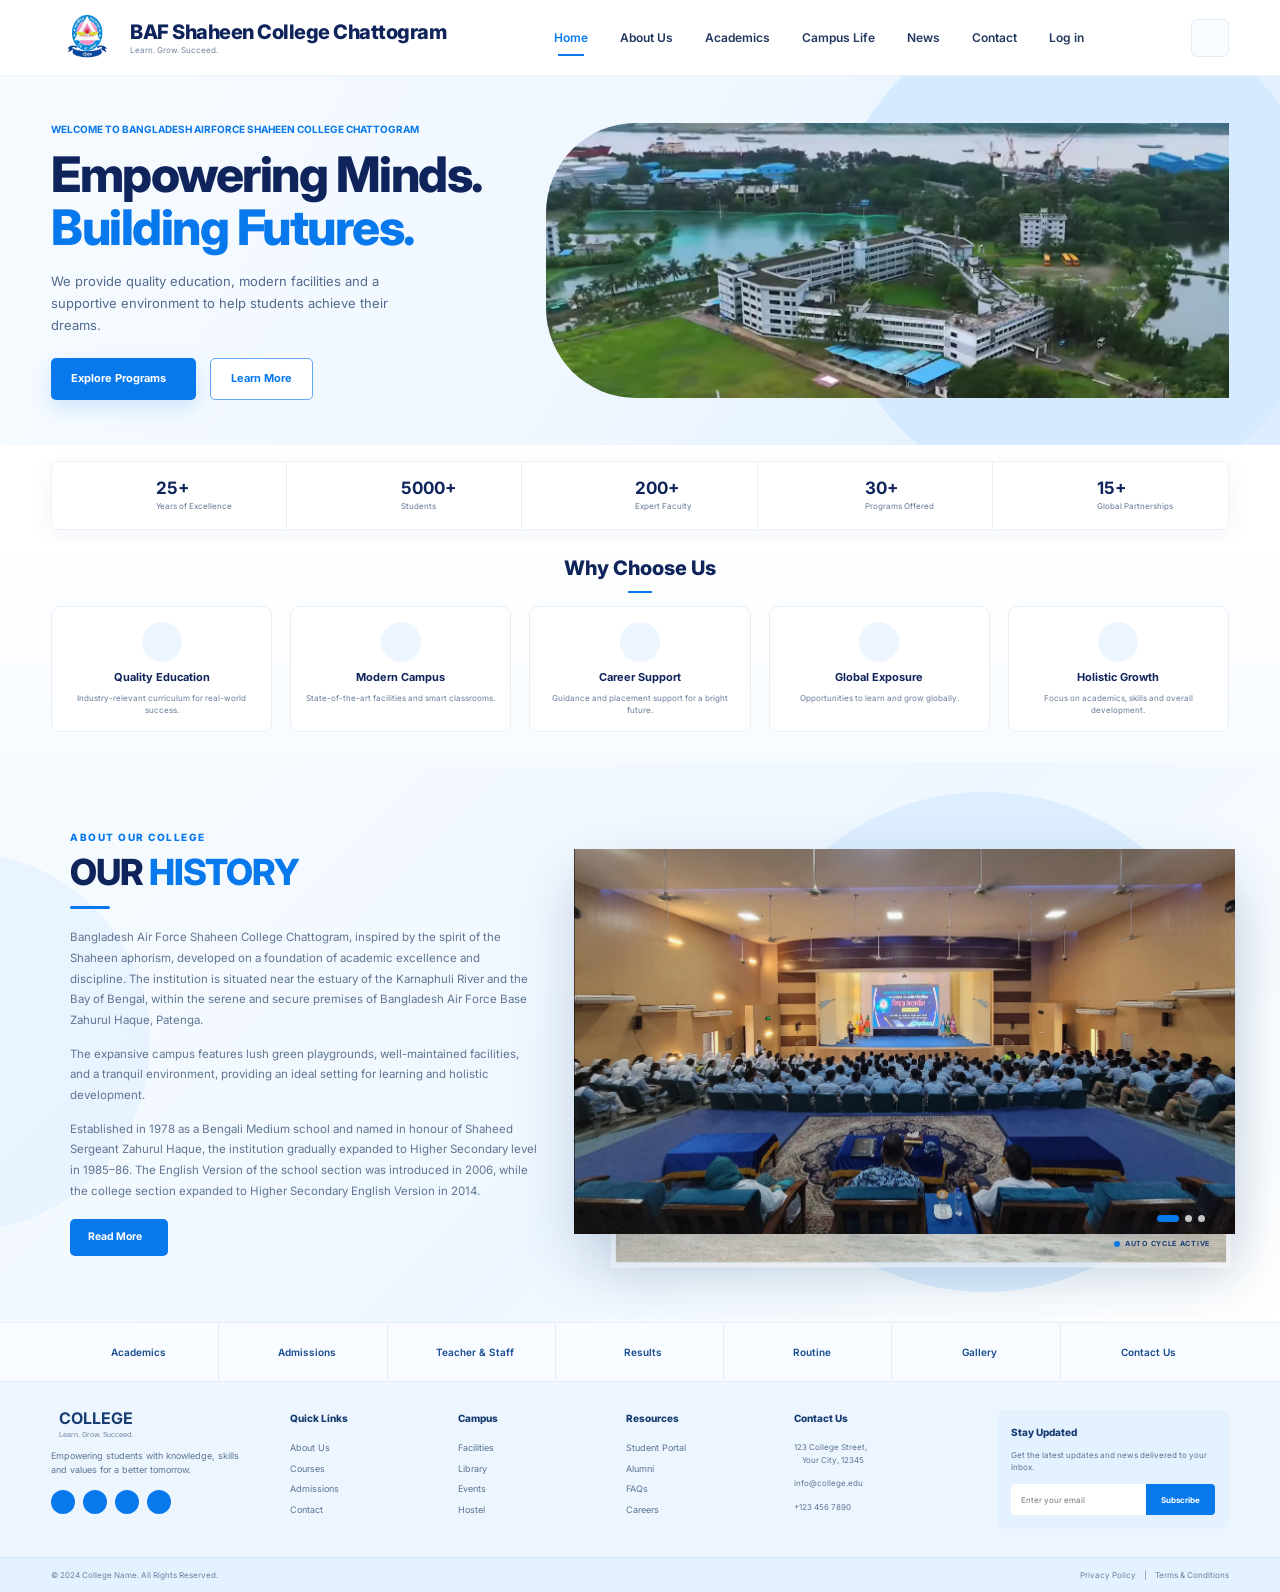
==== commit 0f50274d: "Update index.html" ====
--- a/index.html
+++ b/index.html
@@ -75,7 +75,7 @@
         <div class="hero-text">
 
             <span class="small-title">
-                WELCOME TO COLLEGE
+                WELCOME TO BANGLADESH AIRFORCE SHAHEEN COLLEGE CHATTOGRAM 
             </span>
 
             <h1>
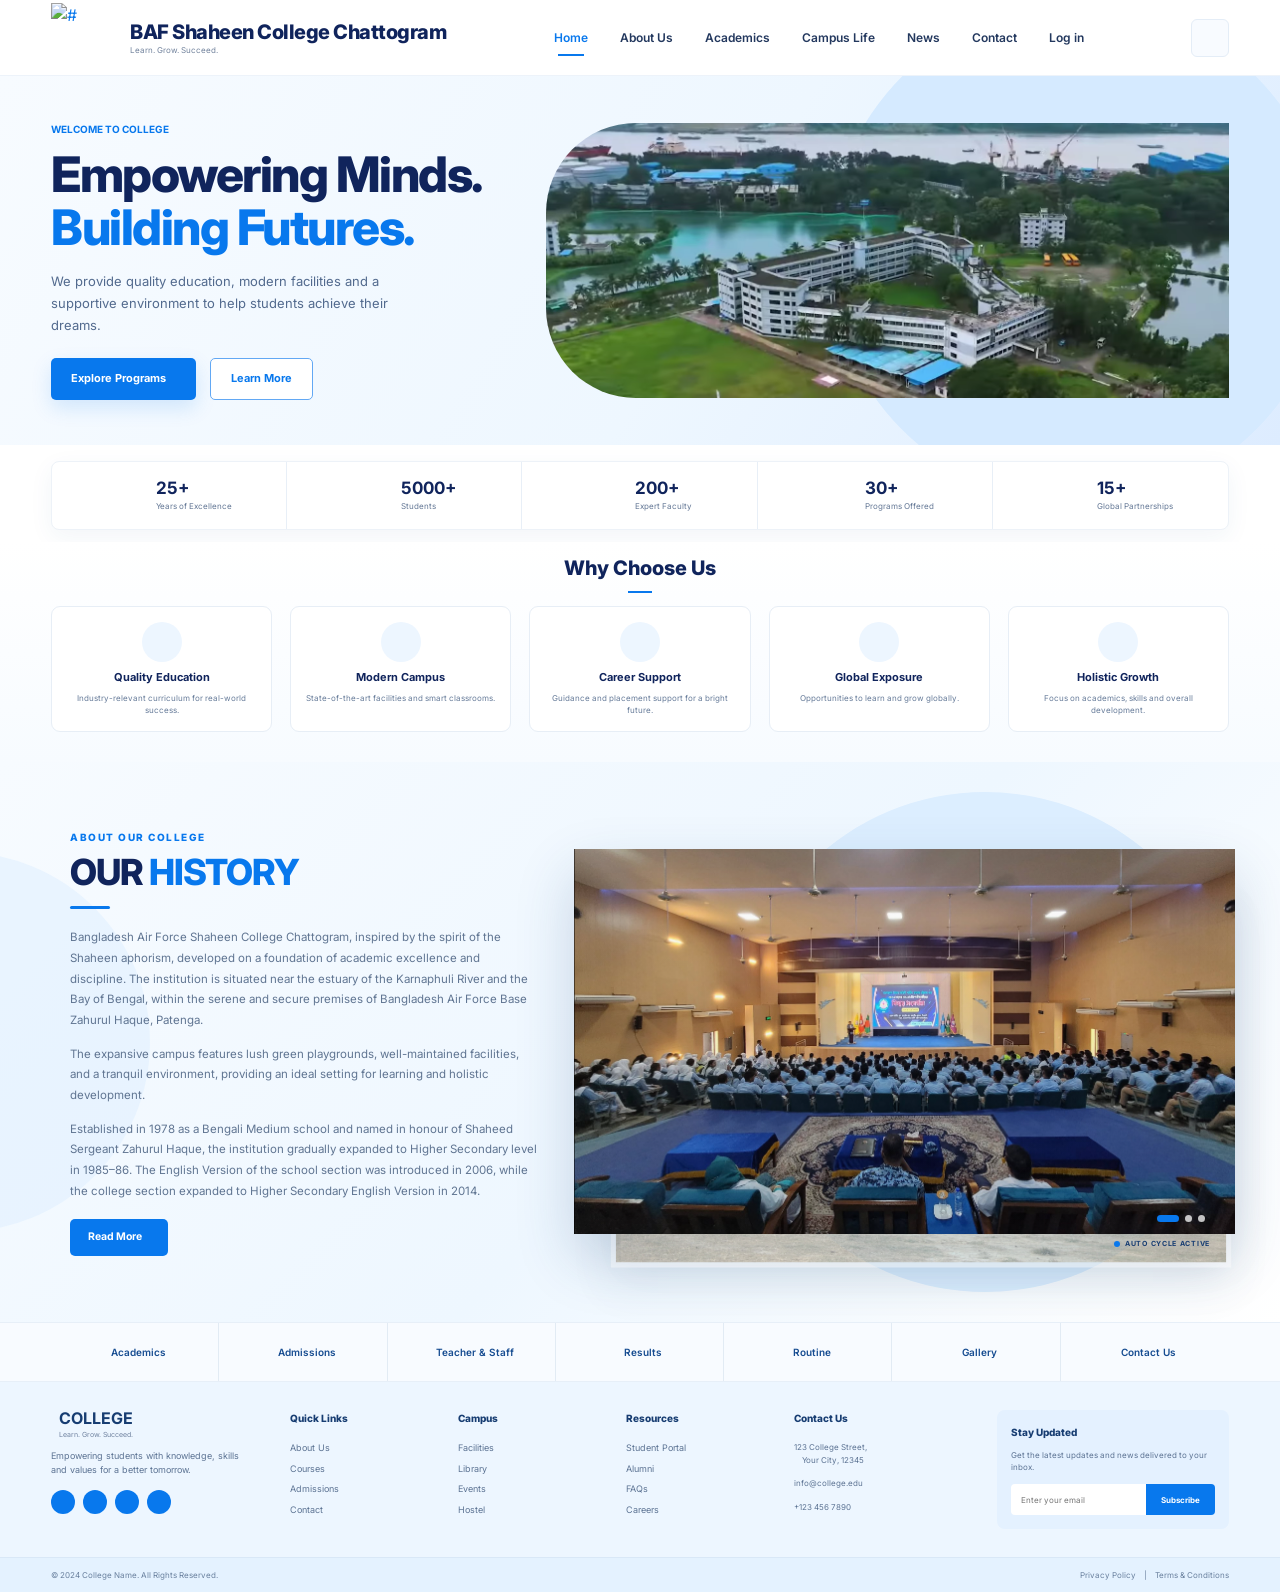
==== commit 2d0f0f2b: "Add files via upload" ====
--- a/index.html
+++ b/index.html
@@ -30,7 +30,7 @@
         <a href="#" class="logo">
             <div class="logo-icon">
                 <!-- <i class="fa-solid fa-building-columns"></i> -->
-                <img src="login\Screenshot_2026-08-14_194615-removebg-preview.png" alt="#">
+                <img src="f:\study\web\login\Screenshot_2026-08-14_194615-removebg-preview.png" alt="#">
             </div>
 
             <div class="logo-text">
@@ -75,7 +75,7 @@
         <div class="hero-text">
 
             <span class="small-title">
-                WELCOME TO BANGLADESH AIRFORCE SHAHEEN COLLEGE CHATTOGRAM 
+                WELCOME TO COLLEGE
             </span>
 
             <h1>
@@ -711,4 +711,4 @@
 
 
 </body>
-</html>
+</html>
--- a/homee.css
+++ b/homee.css
@@ -130,6 +130,8 @@
     color: var(--primary);
 }
 
+
+
 .nav-menu a.active::after {
     content: "";
     width: 26px;
@@ -454,6 +456,15 @@
     border-bottom: 1px solid #e7eff8;
 }
 
+
+.quick-section a:hover {
+     background: #0878ed;
+    border-top: 1px solid #0878ed;
+    border-bottom: 1px solid #0878ed;
+    color: #fff;
+
+}
+
 .quick-links {
     display: grid;
     grid-template-columns: repeat(7, 1fr);
--- a/homee.css
+++ b/homee.css
@@ -130,6 +130,8 @@
     color: var(--primary);
 }
 
+
+
 .nav-menu a.active::after {
     content: "";
     width: 26px;
@@ -454,6 +456,15 @@
     border-bottom: 1px solid #e7eff8;
 }
 
+
+.quick-section a:hover {
+     background: #0878ed;
+    border-top: 1px solid #0878ed;
+    border-bottom: 1px solid #0878ed;
+    color: #fff;
+
+}
+
 .quick-links {
     display: grid;
     grid-template-columns: repeat(7, 1fr);
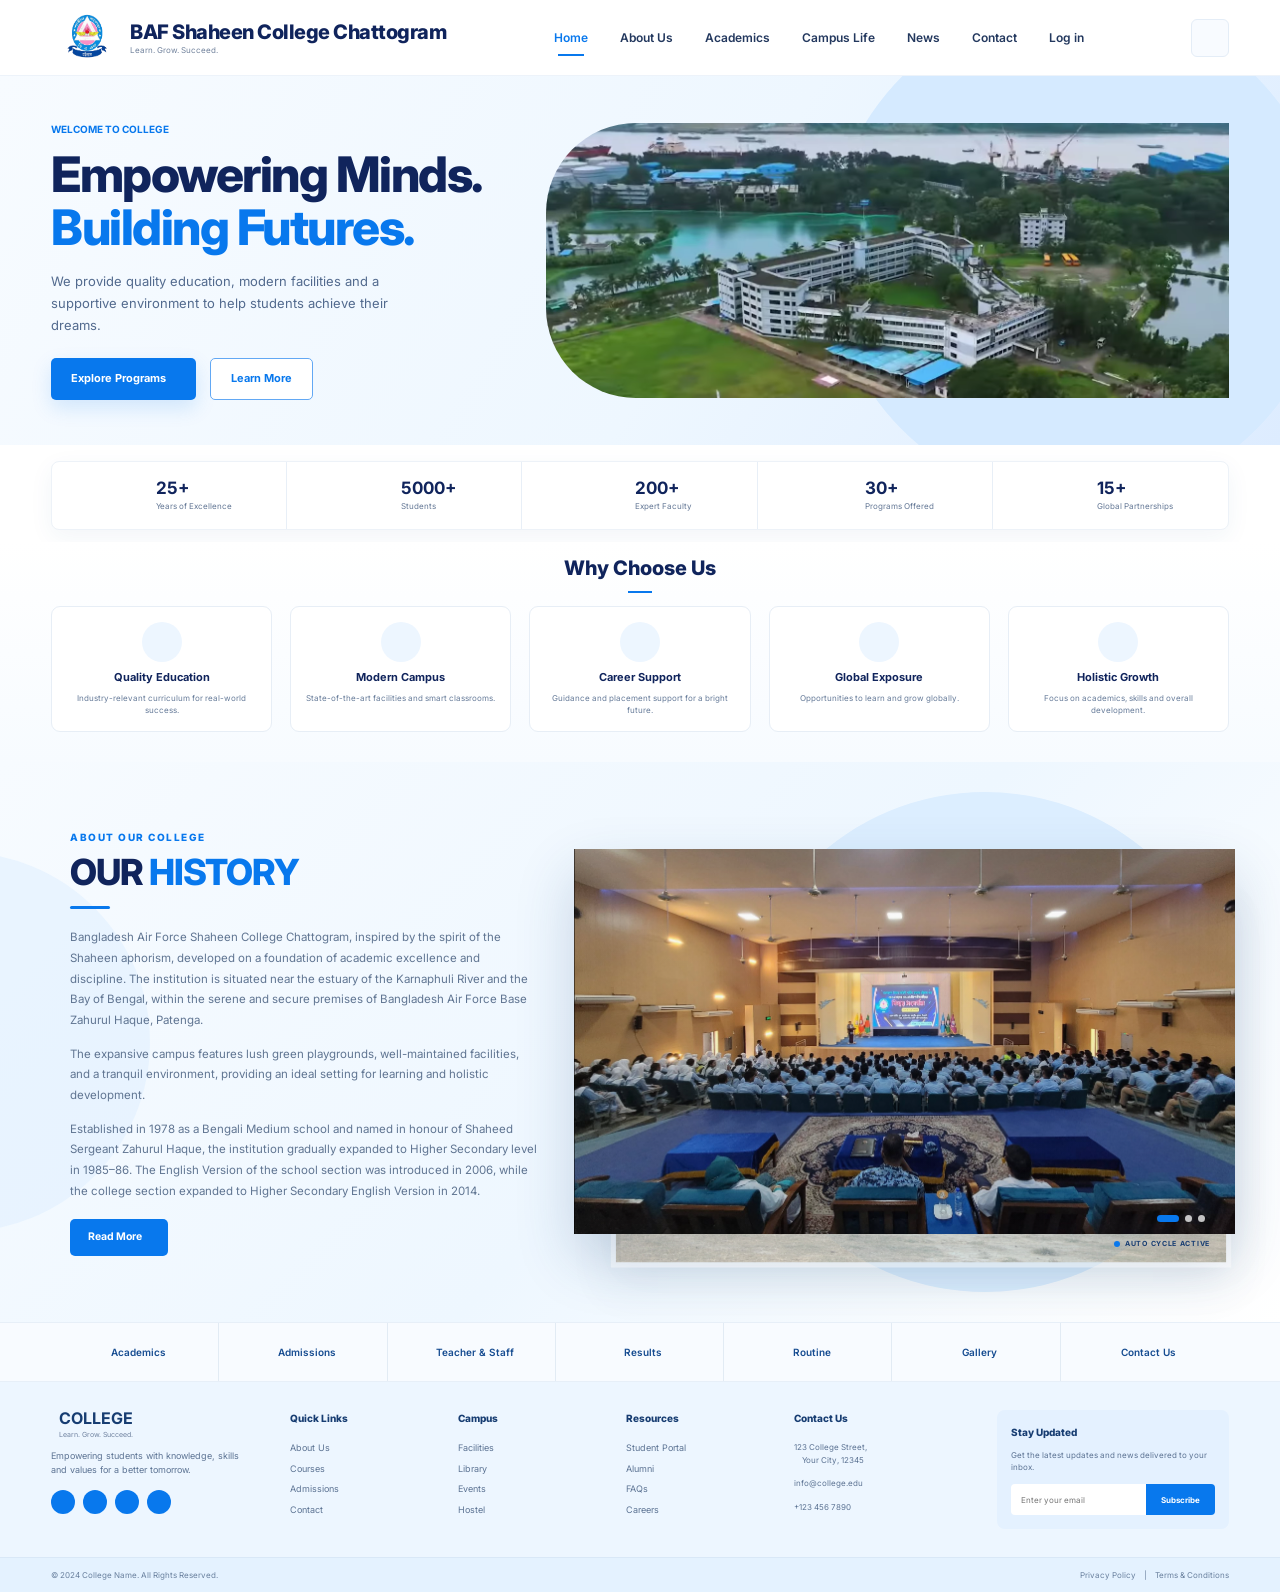
==== commit 0bbe7e73: "Update index.html" ====
--- a/index.html
+++ b/index.html
@@ -30,7 +30,7 @@
         <a href="#" class="logo">
             <div class="logo-icon">
                 <!-- <i class="fa-solid fa-building-columns"></i> -->
-                <img src="f:\study\web\login\Screenshot_2026-08-14_194615-removebg-preview.png" alt="#">
+                <img src="login\Screenshot_2026-08-14_194615-removebg-preview.png" alt="#">
             </div>
 
             <div class="logo-text">
@@ -711,4 +711,4 @@
 
 
 </body>
-</html>+</html>
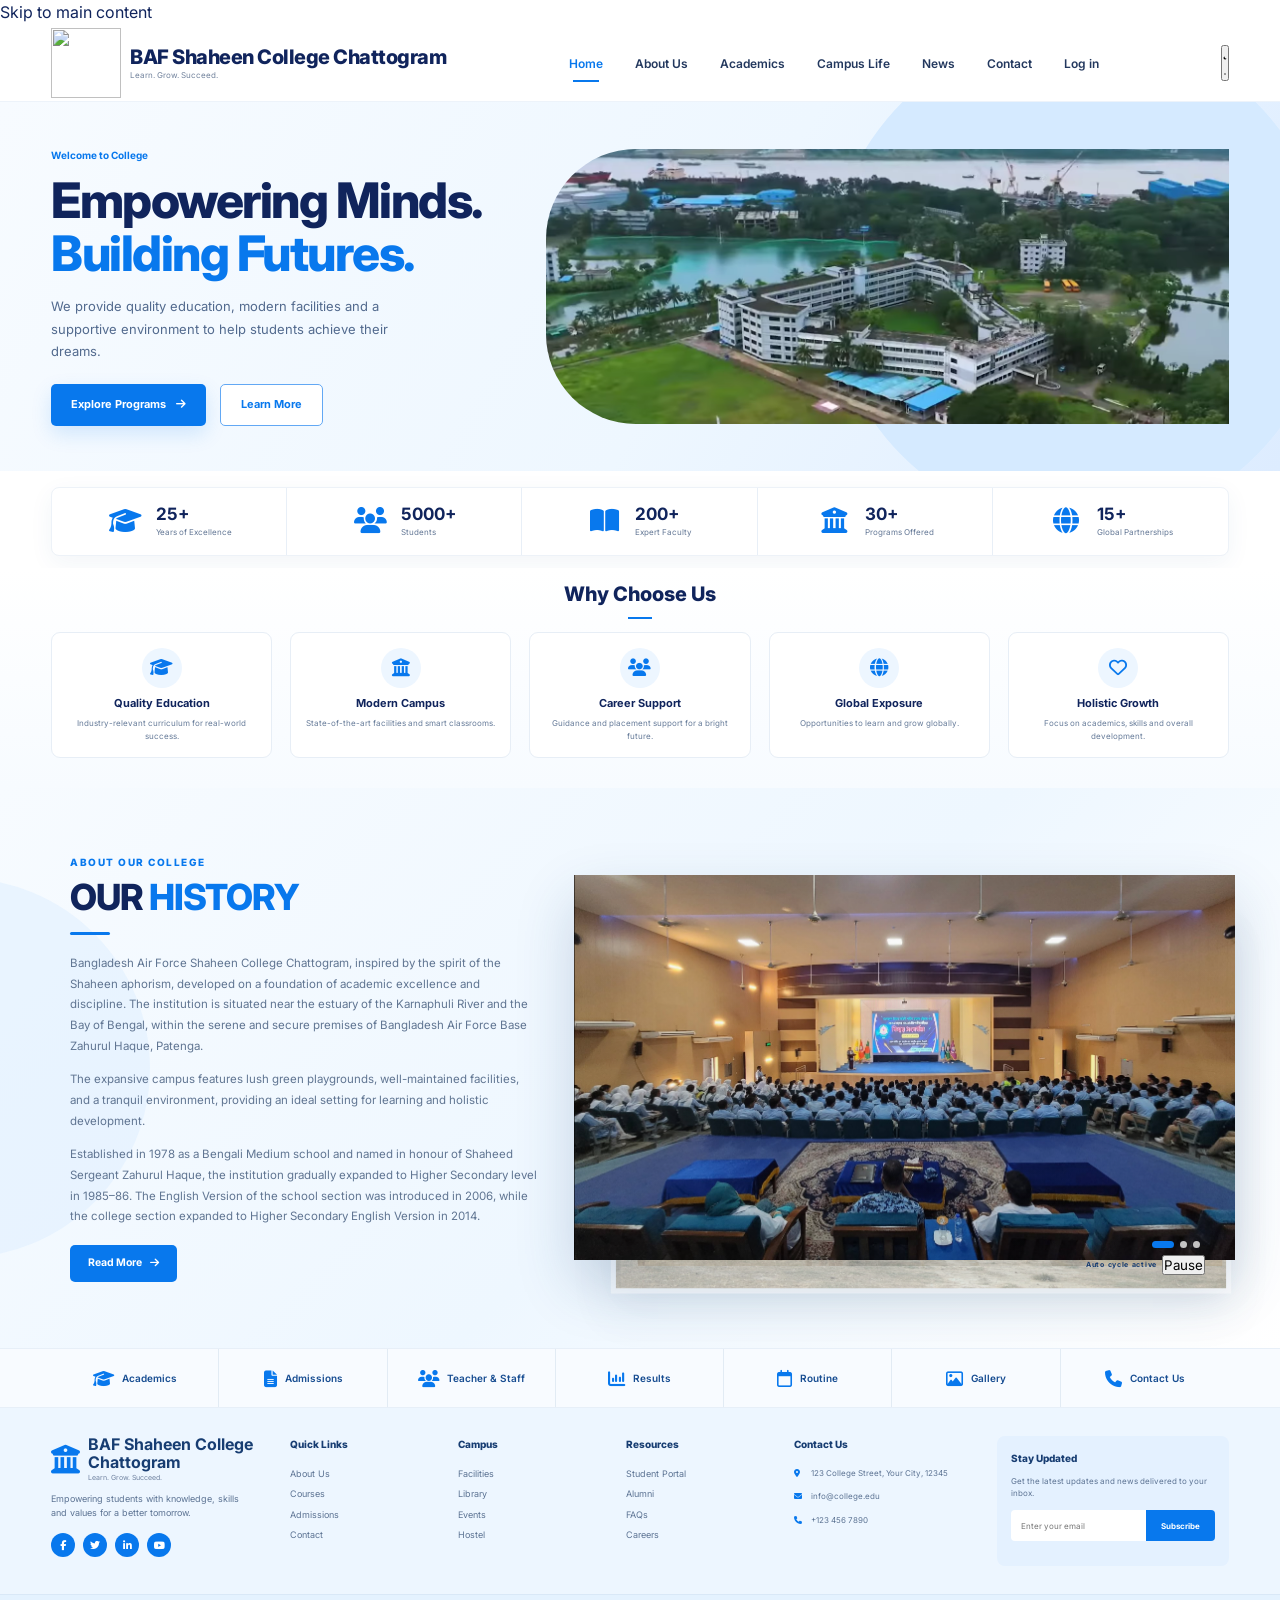
==== commit a7fe44d7: "Update index.html" ====
--- a/index.html
+++ b/index.html
@@ -1,36 +1,55 @@
 <!DOCTYPE html>
-<html lang="en">
+<html lang="en" data-theme="light">
 <head>
     <meta charset="UTF-8">
     <meta name="viewport" content="width=device-width, initial-scale=1.0">
 
-    <title>bafsccollege</title>
-
-    <!-- Google Font -->
+    <title>BAF Shaheen College Chattogram</title>
+    <meta name="description" content="Bangladesh Air Force Shaheen College Chattogram — academic excellence and discipline at Bangladesh Air Force Base Zahurul Haque, Patenga.">
+    <meta name="theme-color" content="#f6f8fb" media="(prefers-color-scheme: light)">
+    <meta name="theme-color" content="#0c1424" media="(prefers-color-scheme: dark)">
+
+    <!-- Apply the saved / system theme before first paint (prevents a flash) -->
+    <script>
+        (function () {
+            var theme = null;
+            try { theme = localStorage.getItem("baf-theme"); } catch (e) {}
+            if (theme !== "light" && theme !== "dark") {
+                theme = window.matchMedia &&
+                        window.matchMedia("(prefers-color-scheme: dark)").matches
+                    ? "dark" : "light";
+            }
+            document.documentElement.setAttribute("data-theme", theme);
+        })();
+    </script>
+
+    <!-- Fonts -->
     <link rel="preconnect" href="https://fonts.googleapis.com">
     <link rel="preconnect" href="https://fonts.gstatic.com" crossorigin>
-    <link href="https://fonts.googleapis.com/css2?family=Inter:wght@400;500;600;700;800&display=swap" rel="stylesheet">
-
-    <!-- Font Awesome -->
-    <link rel="stylesheet"
-          href="homee.css">
+    <link href="https://fonts.googleapis.com/css2?family=Inter:wght@400;500;600;700&family=Playfair+Display:wght@600;700&display=swap" rel="stylesheet">
+
+    <!-- Font Awesome (icons) -->
+    <link rel="stylesheet" href="https://cdnjs.cloudflare.com/ajax/libs/font-awesome/6.5.1/css/all.min.css" crossorigin="anonymous" referrerpolicy="no-referrer">
 
     <!-- Main CSS -->
     <link rel="stylesheet" href="homee.css">
+
+    <script src="main.js" defer></script>
 </head>
 
 <body>
 
+<a href="#main" class="skip-link">Skip to main content</a>
+
 <!-- ================= HEADER ================= -->
 
 <header class="header">
 
     <div class="container navbar">
 
-        <a href="#" class="logo">
+        <a href="#" class="logo" aria-label="BAF Shaheen College Chattogram — home">
             <div class="logo-icon">
-                <!-- <i class="fa-solid fa-building-columns"></i> -->
-                <img src="login\Screenshot_2026-08-14_194615-removebg-preview.png" alt="#">
+                <img src="logo.png" alt="" width="64" height="64">
             </div>
 
             <div class="logo-text">
@@ -39,8 +58,8 @@
             </div>
         </a>
 
-        <nav class="nav-menu">
-            <a href="#" class="active">Home</a>
+        <nav class="nav-menu" id="primary-nav" aria-label="Primary">
+            <a href="#" class="active" aria-current="page">Home</a>
             <a href="#">About Us</a>
             <a href="#">Academics</a>
             <a href="#">Campus Life</a>
@@ -50,35 +69,43 @@
         </nav>
 
         <div class="nav-actions">
-            <!-- <a href="#" class="apply-btn">Apply Now</a> -->
-
-            <button class="search-btn">
-                <i class="fa-solid fa-magnifying-glass"></i>
+            <button type="button" class="theme-toggle" id="themeToggle"
+                    aria-label="Switch to dark theme">
+                <svg class="icon-moon" viewBox="0 0 24 24" aria-hidden="true" focusable="false">
+                    <path d="M21 12.8A9 9 0 1 1 11.2 3a7 7 0 0 0 9.8 9.8z"/>
+                </svg>
+                <svg class="icon-sun" viewBox="0 0 24 24" aria-hidden="true" focusable="false">
+                    <circle cx="12" cy="12" r="4"/>
+                    <path d="M12 2v2M12 20v2M4.9 4.9l1.4 1.4M17.7 17.7l1.4 1.4M2 12h2M20 12h2M4.9 19.1l1.4-1.4M17.7 6.3l1.4-1.4"/>
+                </svg>
             </button>
-        </div>
-
-        <button class="mobile-menu">
-            <i class="fa-solid fa-bars"></i>
-        </button>
+
+            <button type="button" class="mobile-menu" aria-label="Open menu"
+                    aria-expanded="false" aria-controls="primary-nav">
+                <span class="menu-bars" aria-hidden="true"></span>
+            </button>
+        </div>
 
     </div>
 
 </header>
 
 
+<main id="main">
+
 <!-- ================= HERO ================= -->
 
-<section class="hero">
+<section class="hero" aria-labelledby="hero-title">
 
     <div class="container hero-content">
 
         <div class="hero-text">
 
             <span class="small-title">
-                WELCOME TO COLLEGE
+                Welcome to College
             </span>
 
-            <h1>
+            <h1 id="hero-title">
                 Empowering Minds.
                 <br>
                 <span>Building Futures.</span>
@@ -93,7 +120,7 @@
             <div class="hero-buttons">
                 <a href="#" class="primary-btn">
                     Explore Programs
-                    <i class="fa-solid fa-arrow-right"></i>
+                    <i class="fa-solid fa-arrow-right" aria-hidden="true"></i>
                 </a>
 
                 <a href="#" class="secondary-btn">
@@ -105,12 +132,9 @@
 
 
         <div class="hero-image">
-
-            <div class="clg"></div>
-
             <img src="clg.png"
-                 alt="College Campus">
-
+                 alt="Campus of BAF Shaheen College Chattogram"
+                 fetchpriority="high">
         </div>
 
     </div>
@@ -120,77 +144,58 @@
 
 <!-- ================= STATISTICS ================= -->
 
-<section class="stats-section">
+<section class="stats-section" aria-label="College at a glance">
 
     <div class="container stats">
 
         <div class="stat-item">
-
             <div class="stat-icon">
-                <i class="fa-solid fa-graduation-cap"></i>
-            </div>
-
+                <i class="fa-solid fa-graduation-cap" aria-hidden="true"></i>
+            </div>
             <div>
                 <strong>25+</strong>
                 <span>Years of Excellence</span>
             </div>
-
-        </div>
-
+        </div>
 
         <div class="stat-item">
-
             <div class="stat-icon">
-                <i class="fa-solid fa-users"></i>
-            </div>
-
+                <i class="fa-solid fa-users" aria-hidden="true"></i>
+            </div>
             <div>
                 <strong>5000+</strong>
                 <span>Students</span>
             </div>
-
-        </div>
-
+        </div>
 
         <div class="stat-item">
-
             <div class="stat-icon">
-                <i class="fa-solid fa-book-open"></i>
-            </div>
-
+                <i class="fa-solid fa-book-open" aria-hidden="true"></i>
+            </div>
             <div>
                 <strong>200+</strong>
                 <span>Expert Faculty</span>
             </div>
-
-        </div>
-
+        </div>
 
         <div class="stat-item">
-
             <div class="stat-icon">
-                <i class="fa-solid fa-building-columns"></i>
-            </div>
-
+                <i class="fa-solid fa-building-columns" aria-hidden="true"></i>
+            </div>
             <div>
                 <strong>30+</strong>
                 <span>Programs Offered</span>
             </div>
-
-        </div>
-
+        </div>
 
         <div class="stat-item">
-
             <div class="stat-icon">
-                <i class="fa-solid fa-globe"></i>
-            </div>
-
+                <i class="fa-solid fa-globe" aria-hidden="true"></i>
+            </div>
             <div>
                 <strong>15+</strong>
                 <span>Global Partnerships</span>
             </div>
-
         </div>
 
     </div>
@@ -200,98 +205,70 @@
 
 <!-- ================= WHY CHOOSE US ================= -->
 
-<section class="features-section">
+<section class="features-section" aria-labelledby="features-title">
 
     <div class="container">
 
         <div class="section-heading">
-
-            <h2>Why Choose Us</h2>
-
+            <h2 id="features-title">Why Choose Us</h2>
             <div class="heading-line"></div>
-
-        </div>
-
+        </div>
 
         <div class="features-grid">
 
             <div class="feature-card">
-
                 <div class="feature-icon">
-                    <i class="fa-solid fa-graduation-cap"></i>
-                </div>
-
+                    <i class="fa-solid fa-graduation-cap" aria-hidden="true"></i>
+                </div>
                 <h3>Quality Education</h3>
-
                 <p>
                     Industry-relevant curriculum
                     for real-world success.
                 </p>
-
-            </div>
-
+            </div>
 
             <div class="feature-card">
-
                 <div class="feature-icon">
-                    <i class="fa-solid fa-building-columns"></i>
-                </div>
-
+                    <i class="fa-solid fa-building-columns" aria-hidden="true"></i>
+                </div>
                 <h3>Modern Campus</h3>
-
                 <p>
                     State-of-the-art facilities
                     and smart classrooms.
                 </p>
-
-            </div>
-
+            </div>
 
             <div class="feature-card">
-
                 <div class="feature-icon">
-                    <i class="fa-solid fa-users"></i>
-                </div>
-
+                    <i class="fa-solid fa-users" aria-hidden="true"></i>
+                </div>
                 <h3>Career Support</h3>
-
                 <p>
                     Guidance and placement
                     support for a bright future.
                 </p>
-
-            </div>
-
+            </div>
 
             <div class="feature-card">
-
                 <div class="feature-icon">
-                    <i class="fa-solid fa-globe"></i>
-                </div>
-
+                    <i class="fa-solid fa-globe" aria-hidden="true"></i>
+                </div>
                 <h3>Global Exposure</h3>
-
                 <p>
                     Opportunities to learn
                     and grow globally.
                 </p>
-
-            </div>
-
+            </div>
 
             <div class="feature-card">
-
                 <div class="feature-icon">
-                    <i class="fa-regular fa-heart"></i>
-                </div>
-
+                    <i class="fa-regular fa-heart" aria-hidden="true"></i>
+                </div>
                 <h3>Holistic Growth</h3>
-
                 <p>
                     Focus on academics, skills
                     and overall development.
                 </p>
-
             </div>
 
         </div>
@@ -301,11 +278,9 @@
 </section>
 
 
-<!-- our history -->
-
 <!-- ================= HISTORY SECTION ================= -->
 
-<section class="history-section">
+<section class="history-section" aria-labelledby="history-title">
 
     <div class="container history-wrapper">
 
@@ -313,10 +288,10 @@
         <div class="history-content">
 
             <span class="history-subtitle">
-                ABOUT OUR COLLEGE
+                About Our College
             </span>
 
-            <h2>
+            <h2 id="history-title">
                 OUR <span>HISTORY</span>
             </h2>
 
@@ -349,59 +324,66 @@
 
             <a href="#" class="history-btn">
                 Read More
-                <i class="fa-solid fa-arrow-right"></i>
+                <i class="fa-solid fa-arrow-right" aria-hidden="true"></i>
             </a>
 
         </div>
 
 
         <!-- RIGHT : IMAGE SLIDER -->
-        <div class="history-visual">
-
-            <div class="history-image-bg"></div>
-
-            <!-- Back image -->
-            <div class="history-card history-card-back">
-                <img src="anim 3.ng" alt="College History">
-            </div>
-
-            <!-- Middle image -->
-            <div class="history-card history-card-middle">
-                <img src="anim 2.png" alt="College Campus">
-            </div>
-
-            <!-- Main image -->
-            <div class="history-main-image">
-                <img
-                    id="historySliderImage"
-                    src="anim 1.png"
-                    alt="Bangladesh Air Force Shaheen College Chattogram"
-                >
-
-                <div class="image-overlay"></div>
-            </div>
-
-            <!-- Slider dots -->
-            <div class="history-dots">
-
-                <button class="history-dot active"
-                        data-image="anim 1.png">
-                </button>
-
-                <button class="history-dot"
-                        data-image="anim 2.png">
-                </button>
-
-                <button class="history-dot"
-                        data-image="anim 3.png">
-                </button>
-
-            </div>
-
-            <!-- Auto cycle -->
-            <div class="auto-cycle">
-                <span class="pulse-dot"></span>
-                AUTO CYCLE ACTIVE
+        <div class="history-media" role="region" aria-roledescription="carousel"
+             aria-label="College photographs">
+
+            <div class="history-visual">
+
+                <!-- Back image (decorative preview of the slide after next) -->
+                <div class="history-card history-card-back">
+                    <img src="anim%203.png" alt="" loading="lazy">
+                </div>
+
+                <!-- Middle image (decorative preview of the next slide) -->
+                <div class="history-card history-card-middle">
+                    <img src="anim%202.png" alt="" loading="lazy">
+                </div>
+
+                <!-- Main image -->
+                <div class="history-main-image">
+                    <img id="historySliderImage"
+                         src="anim%201.png"
+                         alt="Bangladesh Air Force Shaheen College Chattogram, photo 1 of 3"
+                         loading="lazy">
+                    <div class="image-overlay"></div>
+                </div>
+
+            </div>
+
+            <div class="history-controls">
+
+                <div class="history-dots">
+                    <button type="button" class="history-dot active"
+                            data-image="anim%201.png"
+                            aria-label="Show photo 1 of 3"
+                            aria-current="true"></button>
+
+                    <button type="button" class="history-dot"
+                            data-image="anim%202.png"
+                            aria-label="Show photo 2 of 3"></button>
+
+                    <button type="button" class="history-dot"
+                            data-image="anim%203.png"
+                            aria-label="Show photo 3 of 3"></button>
+                </div>
+
+                <div class="auto-cycle" id="autoCycle">
+                    <span class="auto-cycle-status" role="status">
+                        <span class="pulse-dot" aria-hidden="true"></span>
+                        <span id="autoCycleText">Auto cycle active</span>
+                    </span>
+                    <button type="button" class="history-toggle" id="historyToggle">
+                        Pause
+                    </button>
+                </div>
+
             </div>
 
         </div>
@@ -410,118 +392,45 @@
 
 </section>
 
-<script class="history">
-
-const historyImages = [
-    "anim 1.png",
-    "anim 2.png",
-    "anim 3.png"
-];
-
-const historyImage =
-    document.getElementById("historySliderImage");
-
-const historyDots =
-    document.querySelectorAll(".history-dot");
-
-let currentHistoryImage = 0;
-
-
-/* Change image */
-
-function changeHistoryImage(index) {
-
-    historyImage.classList.add("changing");
-
-    setTimeout(() => {
-
-        historyImage.src =
-            historyImages[index];
-
-        historyImage.classList.remove("changing");
-
-    }, 450);
-
-
-    historyDots.forEach(dot => {
-        dot.classList.remove("active");
-    });
-
-    historyDots[index].classList.add("active");
-
-    currentHistoryImage = index;
-}
-
-
-/* Auto change every 4 seconds */
-
-setInterval(() => {
-
-    currentHistoryImage++;
-
-    if (currentHistoryImage >= historyImages.length) {
-        currentHistoryImage = 0;
-    }
-
-    changeHistoryImage(currentHistoryImage);
-
-}, 4000);
-
-
-/* Manual dots */
-
-historyDots.forEach((dot, index) => {
-
-    dot.addEventListener("click", () => {
-
-        changeHistoryImage(index);
-
-    });
-
-});
-
-</script>
-
-
 
 <!-- ================= QUICK LINKS ================= -->
 
-<section class="quick-section">
+<section class="quick-section" aria-label="Quick links">
 
     <div class="container quick-links">
 
         <a href="#" class="quick-item">
-            <i class="fa-solid fa-graduation-cap"></i>
+            <i class="fa-solid fa-graduation-cap" aria-hidden="true"></i>
             <span>Academics</span>
         </a>
 
         <a href="#" class="quick-item">
-            <i class="fa-solid fa-file-lines"></i>
+            <i class="fa-solid fa-file-lines" aria-hidden="true"></i>
             <span>Admissions</span>
         </a>
 
         <a href="#" class="quick-item">
-            <i class="fa-solid fa-users"></i>
-            <span>Teacher & Staff</span>
-        </a>
-
-        <a href="#" class="quick-item">
-            <i class="fa-solid fa-chart-column"></i>
+            <i class="fa-solid fa-users" aria-hidden="true"></i>
+            <span>Teacher &amp; Staff</span>
+        </a>
+
+        <a href="#" class="quick-item">
+            <i class="fa-solid fa-chart-column" aria-hidden="true"></i>
             <span>Results</span>
         </a>
 
         <a href="#" class="quick-item">
-            <i class="fa-regular fa-calendar"></i>
+            <i class="fa-regular fa-calendar" aria-hidden="true"></i>
             <span>Routine</span>
         </a>
 
         <a href="#" class="quick-item">
-            <i class="fa-regular fa-image"></i>
+            <i class="fa-regular fa-image" aria-hidden="true"></i>
             <span>Gallery</span>
         </a>
 
         <a href="#" class="quick-item">
-            <i class="fa-solid fa-phone"></i>
+            <i class="fa-solid fa-phone" aria-hidden="true"></i>
             <span>Contact Us</span>
         </a>
 
@@ -529,6 +438,8 @@
 
 </section>
 
+</main>
+
 
 <!-- ================= FOOTER ================= -->
 
@@ -536,20 +447,15 @@
 
     <div class="container footer-grid">
 
-
         <!-- College Info -->
-
         <div class="footer-brand">
 
             <div class="footer-logo">
-
-                <i class="fa-solid fa-building-columns"></i>
-
+                <i class="fa-solid fa-building-columns" aria-hidden="true"></i>
                 <div>
-                    <strong>COLLEGE</strong>
+                    <strong>BAF Shaheen College Chattogram</strong>
                     <span>Learn. Grow. Succeed.</span>
                 </div>
-
             </div>
 
             <p>
@@ -558,98 +464,67 @@
             </p>
 
             <div class="social-icons">
-
-                <a href="#">
-                    <i class="fa-brands fa-facebook-f"></i>
-                </a>
-
-                <a href="#">
-                    <i class="fa-brands fa-twitter"></i>
-                </a>
-
-                <a href="#">
-                    <i class="fa-brands fa-linkedin-in"></i>
-                </a>
-
-                <a href="#">
-                    <i class="fa-brands fa-youtube"></i>
-                </a>
-
+                <a href="#" aria-label="Facebook"><i class="fa-brands fa-facebook-f" aria-hidden="true"></i></a>
+                <a href="#" aria-label="Twitter"><i class="fa-brands fa-twitter" aria-hidden="true"></i></a>
+                <a href="#" aria-label="LinkedIn"><i class="fa-brands fa-linkedin-in" aria-hidden="true"></i></a>
+                <a href="#" aria-label="YouTube"><i class="fa-brands fa-youtube" aria-hidden="true"></i></a>
             </div>
 
         </div>
 
 
         <!-- Quick Links -->
-
         <div class="footer-column">
-
             <h4>Quick Links</h4>
-
             <a href="#">About Us</a>
             <a href="#">Courses</a>
             <a href="#">Admissions</a>
             <a href="#">Contact</a>
-
         </div>
 
 
         <!-- Campus -->
-
         <div class="footer-column">
-
             <h4>Campus</h4>
-
             <a href="#">Facilities</a>
             <a href="#">Library</a>
             <a href="#">Events</a>
             <a href="#">Hostel</a>
-
         </div>
 
 
         <!-- Resources -->
-
         <div class="footer-column">
-
             <h4>Resources</h4>
-
             <a href="#">Student Portal</a>
             <a href="#">Alumni</a>
             <a href="#">FAQs</a>
             <a href="#">Careers</a>
-
         </div>
 
 
         <!-- Contact -->
-
         <div class="footer-column contact-column">
-
             <h4>Contact Us</h4>
 
             <p>
-                <i class="fa-solid fa-location-dot"></i>
-                123 College Street,
-                <br>
-                &nbsp;&nbsp;&nbsp;&nbsp;Your City, 12345
-            </p>
-
-            <p>
-                <i class="fa-solid fa-envelope"></i>
-                info@college.edu
-            </p>
-
-            <p>
-                <i class="fa-solid fa-phone"></i>
-                +123 456 7890
-            </p>
-
+                <i class="fa-solid fa-location-dot" aria-hidden="true"></i>
+                <span>123 College Street, Your City, 12345</span>
+            </p>
+
+            <p>
+                <i class="fa-solid fa-envelope" aria-hidden="true"></i>
+                <span>info@college.edu</span>
+            </p>
+
+            <p>
+                <i class="fa-solid fa-phone" aria-hidden="true"></i>
+                <span>+123 456 7890</span>
+            </p>
         </div>
 
 
         <!-- Newsletter -->
-
         <div class="newsletter">
 
             <h4>Stay Updated</h4>
@@ -659,37 +534,40 @@
                 delivered to your inbox.
             </p>
 
-            <form>
-
-                <input
-                    type="email"
-                    placeholder="Enter your email">
-
-                <button type="submit">
-                    Subscribe
-                </button>
+            <form id="newsletterForm" novalidate>
+
+                <label for="newsletterEmail" class="sr-only">Email address</label>
+                <input id="newsletterEmail"
+                       name="email"
+                       type="email"
+                       placeholder="Enter your email"
+                       autocomplete="email"
+                       required>
+
+                <button type="submit">Subscribe</button>
 
             </form>
 
+            <p class="form-message" id="newsletterMessage" role="status" aria-live="polite"></p>
+
         </div>
 
     </div>
 
 
     <!-- Copyright -->
-
     <div class="copyright">
 
         <div class="container copyright-inner">
 
             <span>
-                © 2024 College Name. All Rights Reserved.
+                © 2024 BAF Shaheen College Chattogram. All Rights Reserved.
             </span>
 
             <div>
                 <a href="#">Privacy Policy</a>
-                <span>|</span>
-                <a href="#">Terms & Conditions</a>
+                <span aria-hidden="true">|</span>
+                <a href="#">Terms &amp; Conditions</a>
             </div>
 
         </div>
@@ -697,18 +575,6 @@
     </div>
 
 </footer>
-
-
-<script>
-    const mobileMenu = document.querySelector(".mobile-menu");
-    const navMenu = document.querySelector(".nav-menu");
-
-    mobileMenu.addEventListener("click", () => {
-        navMenu.classList.toggle("show");
-    });
-</script>
-
-
 
 </body>
 </html>
